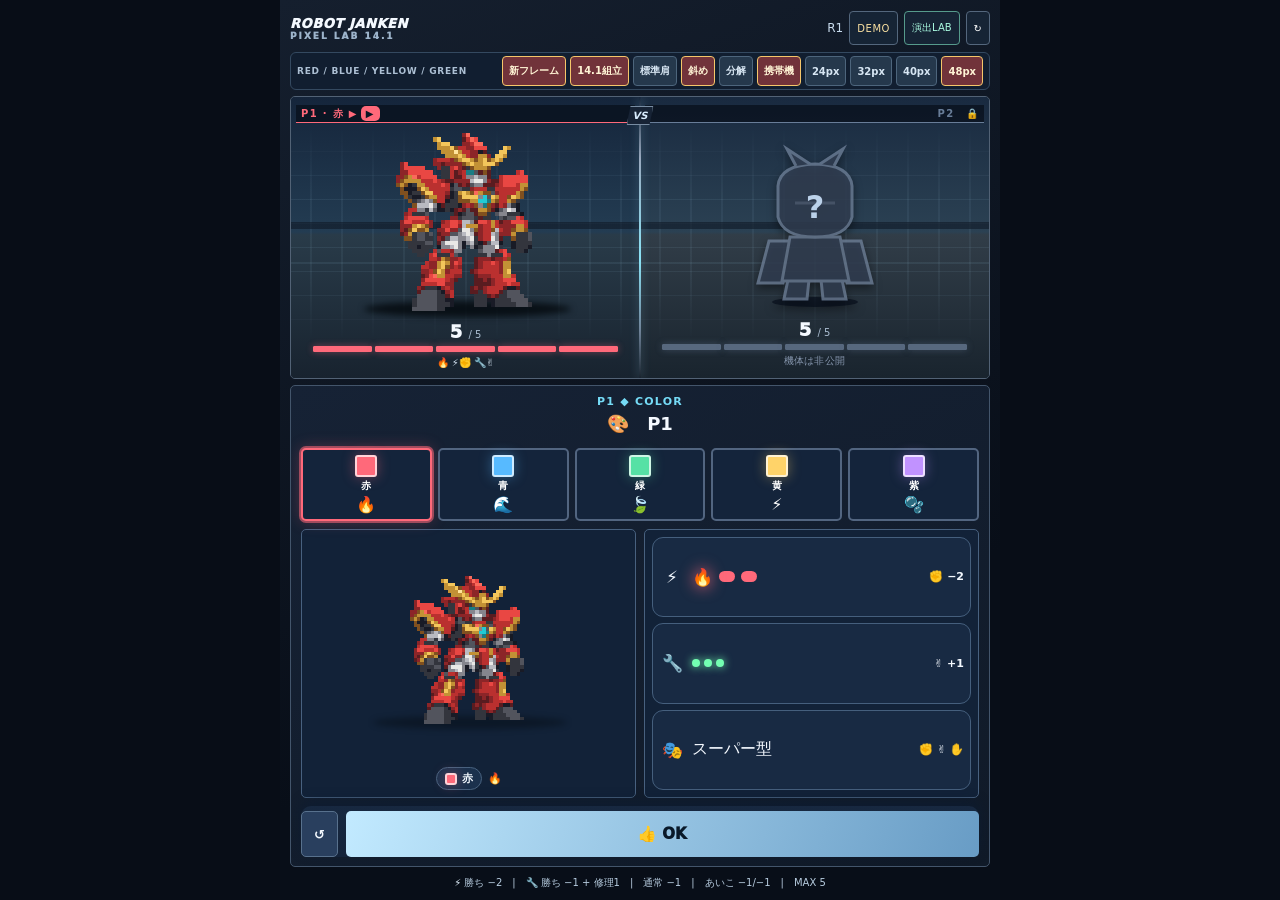
==== index.html @ c2562abb "Add files via upload Deploy PIXEL LAB 14.1" ====
<!DOCTYPE html>
<html lang="ja">
<head>
<meta charset="UTF-8">
<meta name="viewport" content="width=device-width,initial-scale=1,viewport-fit=cover,user-scalable=no">
<meta name="theme-color" content="#101d2f">
<title>LAB 05 | ROBOT JANKEN · PIXEL LAB 14.1</title>
<style>
:root{color-scheme:dark}
*{box-sizing:border-box}
html,body{height:100%}
body{margin:0;background:#08111e;font-family:system-ui,-apple-system,'Segoe UI',sans-serif;color:#f4f9ff;overflow:hidden}
button{font:inherit;cursor:pointer;touch-action:manipulation}
button:disabled{opacity:.28;cursor:default}
.game{max-width:680px;height:100dvh;padding:10px 10px calc(10px + env(safe-area-inset-bottom));margin:auto;background:
radial-gradient(ellipse at 50% -15%,#365781 0%,#13213a 52%,#0b1728 100%);
display:grid;grid-template-rows:auto auto 1fr auto;gap:8px;overflow:hidden}
.top{display:flex;align-items:center;justify-content:space-between;gap:6px}
.logo{font-size:17px;font-weight:1000;letter-spacing:.05em}
.round{font-size:12px;color:#c7daec;white-space:nowrap}
.smallbtn{border:1px solid #4c6682;background:#263750;color:#fff;padding:8px 10px;border-radius:10px;min-height:38px;font-size:12px}
.arena{display:grid;grid-template-columns:1fr 1fr;gap:8px;position:relative;isolation:isolate;min-height:0}
.bot{--accent:#53d0f5;--shade:#2f3d52;--beam:#82dfff;text-align:center;position:relative;background:linear-gradient(180deg,#18304f,#13243b);border:2px solid #39516d;border-radius:15px;padding:6px 4px 8px;min-width:0;overflow:hidden;transition:box-shadow .18s,border-color .18s}
.bot.active{border-color:var(--accent);box-shadow:0 0 22px color-mix(in srgb,var(--accent) 40%,transparent), inset 0 0 26px color-mix(in srgb,var(--accent) 12%,transparent)}
.bot.active:before{content:"";position:absolute;top:-28px;left:11%;width:78%;height:62px;background:var(--accent);opacity:.17;filter:blur(26px)}
.bot.hit{animation:shake .34s}
.bot.repair{box-shadow:0 0 22px #5aff9f, inset 0 0 28px #38ff9b33;border-color:#5aff9f}
.bot.dead .mech{opacity:.8;filter:grayscale(.5)}
.bot.pose-win{border-color:#ffe48d;box-shadow:0 0 19px #ffd96b85,inset 0 0 20px #ffe68124}
.bot.pose-win .mech{animation:celebrate .75s ease-in-out infinite alternate}
.bot.pose-lose{border-color:#9b515a;background:linear-gradient(180deg,#2d2430,#191e2d)}
.bot.pose-hit{border-color:#f38a7d;box-shadow:inset 0 0 24px #ff5a523b}
.bot.pose-charge{border-color:var(--accent)}
.bot.pose-attack{box-shadow:0 0 22px color-mix(in srgb,var(--accent) 40%,transparent)}
.bot.pose-heal .mech{animation:healing .54s ease-out}
.bot.pose-hit .mech{animation:stagger .42s ease-out}
.id{position:relative;z-index:1;font-size:12px;font-weight:900;letter-spacing:.06em;line-height:1.1}
.turn{background:var(--accent);color:#0b1423;font-size:10px;border-radius:5px;padding:2px 5px;margin-left:3px}
.mech{display:block;width:100%;max-width:160px;height:126px;margin:0 auto;overflow:visible;filter:drop-shadow(0 4px 4px #000a)}
.bot.active .mech{filter:drop-shadow(0 5px 6px #0009)}
.bot.lunge .mech{animation:lunge .32s ease}
.hpnum{font-size:20px;font-weight:1000;line-height:1}.hpnum small{font-size:10px;color:#abbdd1;font-weight:500}
.segments{display:flex;gap:3px;justify-content:center;margin:6px 4px 3px}.segments i{width:17%;max-width:22px;height:8px;border-radius:3px;background:#34445e;border:1px solid #475b76}.segments i.fill{background:var(--accent);border-color:var(--accent)}
.boticons{font-size:11px;min-height:14px;color:#d5e4f2;line-height:1.2}
.panel{background:linear-gradient(180deg,#192b45,#15253c);border:1px solid #3b5575;border-radius:16px;padding:10px 10px 9px;text-align:center;min-height:0;overflow-y:auto;overscroll-behavior:contain;scrollbar-width:thin;display:flex;flex-direction:column;justify-content:flex-start}
.eyebrow{font-size:11px;color:#75dbf6;font-weight:900;letter-spacing:.11em;line-height:1.1}.panel h2{font-size:18px;line-height:1.25;margin:5px 0 4px}.hint{color:#b8cde0;font-size:11px;line-height:1.35;margin:4px 0 8px}
.colors{display:grid;grid-template-columns:repeat(5,minmax(0,1fr));gap:6px;margin:8px 0 6px}.colorbtn{position:relative;background:#14243b;border:2px solid #526580;color:#fff;border-radius:12px;min-height:66px;padding:5px 1px;display:flex;flex-direction:column;align-items:center;justify-content:center;gap:2px}.colorbtn.pick{border-color:var(--dot);box-shadow:0 0 0 2px color-mix(in srgb,var(--dot) 55%,transparent),0 0 16px color-mix(in srgb,var(--dot) 28%,transparent)}.colorbtn.locked{opacity:.25}.colorbtn.locked:after{content:'⛔';position:absolute;top:4px;right:4px;font-size:11px}.dot{height:22px;width:22px;border-radius:50%;background:var(--dot);border:2px solid #ffffffb5;box-shadow:0 0 13px color-mix(in srgb,var(--dot) 40%,transparent)}.colorname{font-size:10px;font-weight:800}
.previewWrap{display:grid;grid-template-columns:1fr 1fr;gap:8px;align-items:stretch;margin-top:2px;min-height:0;flex:1}.previewCard,.effectCard{background:#122238;border:1px solid #48617f;border-radius:14px;padding:7px}.previewCard{display:grid;grid-template-rows:1fr auto;place-items:center;min-height:0}.previewCard .mech{height:108px;max-width:140px}.previewTag{display:flex;justify-content:center;gap:6px;align-items:center;font-size:11px;font-weight:800;margin-top:2px;flex-wrap:wrap}.previewTag .sw{display:inline-flex;align-items:center;gap:5px;background:#1b314d;border:1px solid #48627f;border-radius:999px;padding:3px 8px}.effectGrid{display:grid;gap:6px;height:100%}.effectRow{display:grid;grid-template-columns:26px 1fr auto;gap:7px;align-items:center;background:#182a43;border:1px solid #455f7d;border-radius:11px;padding:6px}.effectRow .icon{font-size:17px}.effectRow .mini{justify-self:end;white-space:nowrap;font-size:11px;font-weight:900}.effectViz{display:flex;align-items:center;justify-content:flex-start;gap:6px;min-height:22px}.bullet{height:11px;width:16px;border-radius:999px;background:var(--c)}.spark{font-size:17px;filter:drop-shadow(0 0 8px currentColor)}.repairdots{display:flex;gap:4px;align-items:center}.repairdots i{display:block;width:8px;height:8px;border-radius:50%;background:#74ffb2;box-shadow:0 0 8px #74ffb2}.confirmBar{display:flex;gap:8px;margin-top:8px}.thumbBtn{border:0;border-radius:12px;background:linear-gradient(110deg,#74efff,#55a8ff);color:#091929;min-height:46px;padding:10px 12px;font-size:15px;font-weight:950;flex:1;box-shadow:0 8px 18px #4cc8ff33}.ghostBtn{border:1px solid #58718d;border-radius:12px;background:#293f5e;color:#f5faff;min-height:46px;padding:10px 12px;font-size:13px;font-weight:800}
.slots{display:grid;grid-template-columns:repeat(3,1fr);gap:7px;margin:8px 0 8px}.slot{height:62px;background:#102239;border:1px dashed #6180a0;border-radius:11px;display:flex;align-items:center;justify-content:center;flex-direction:column}.slot small{color:#91adc7;font-size:9px}.slot strong{font-size:25px;line-height:1.2}
.handgrid{display:grid;grid-template-columns:repeat(3,1fr);gap:7px}.handbtn{border:1px solid #56769b;border-radius:11px;background:linear-gradient(180deg,#33547f,#29415f);color:#fff;min-height:72px;font-weight:800;font-size:12px;padding:4px}.handbtn .handicon{display:block;font-size:27px;margin-bottom:1px}.skill{font-size:12px;color:#bff9dd;margin-left:3px}.actions{display:flex;gap:8px;margin-top:8px}.panel > .primary{flex:0 0 auto}
.primary{border:0;border-radius:11px;background:linear-gradient(110deg,#74efff,#55a8ff);color:#091929;min-height:44px;padding:10px 13px;font-size:14px;font-weight:950;flex:1;box-shadow:0 8px 18px #4cc8ff33}.secondary{border:1px solid #58718d;border-radius:11px;background:#293f5e;color:#f5faff;min-height:44px;padding:10px;font-size:13px;font-weight:800}
.curtain{margin:8px 0;padding:18px 7px;background:repeating-linear-gradient(135deg,#1d3553 0,#1d3553 13px,#253e5e 13px,#253e5e 26px);border:1px solid #506b8d;border-radius:14px;font-size:32px}.curtain small{font-size:11px;display:block;color:#d0e0f0;margin-top:5px}
.battlerow{display:grid;grid-template-columns:24px repeat(3,1fr);gap:6px;align-items:center;margin:6px 0}.battlerow strong{font-size:10px}.battlecell{border:1px solid #506b88;background:#0f2138;border-radius:10px;padding:6px 2px;font-size:24px;min-height:46px;display:grid;place-items:center}.battlecell.current{border:2px solid #87eefd;background:#294765;box-shadow:0 0 14px #86ebff55 inset}.battlecell.done{opacity:.62}.battlecell.skip{opacity:.19}
.readout{min-height:32px;display:flex;align-items:center;justify-content:center;font-size:14px;font-weight:800;margin-top:2px}.resultlog{margin-top:8px;border-top:1px solid #3d5878;padding-top:5px}.logline{display:flex;align-items:center;justify-content:space-between;gap:6px;border-bottom:1px solid #2e4767;padding:5px 0;font-size:11px}.logline span:nth-child(2){font-size:17px}.foot{text-align:center;color:#b7ccdf;font-size:10px;line-height:1.5;padding-top:2px}.foot b{color:#e4f4ff}.skiptext{font-size:10px;color:#f6d396;margin:4px 0 0}
.fxfield{pointer-events:none;position:absolute;inset:0;z-index:4}.flash{position:absolute;inset:0;background:radial-gradient(circle at center,color-mix(in srgb,var(--beam) 48%,white),transparent 55%);opacity:0;animation:flash .28s linear forwards}.beam{position:absolute;top:42%;left:27%;width:45%;height:11px;border-radius:22px;background:#fff;transform:scaleX(0);transform-origin:left;box-shadow:0 0 9px 5px var(--beam),0 0 30px 14px color-mix(in srgb,var(--beam) 75%,transparent);animation:beam .48s ease-out forwards}.beam.back{transform-origin:right}.beam.tie{left:40%;width:20%;transform-origin:center}.slashfx{position:absolute;top:39%;left:30%;width:40%;height:24px;transform:rotate(-13deg) scaleX(0);transform-origin:left;animation:slash .45s ease-out forwards}.slashfx:before,.slashfx:after{content:"";position:absolute;inset:0;border-top:5px solid var(--beam);border-radius:999px;filter:drop-shadow(0 0 6px var(--beam))}.slashfx:after{transform:translateY(10px);opacity:.8}.slashfx.back{transform-origin:right;transform:rotate(13deg) scaleX(0)}
.arcfx{position:absolute;top:31%;left:30%;width:40%;height:44px;border:6px solid transparent;border-top-color:var(--beam);border-right-color:var(--beam);border-radius:50%;transform:scale(.2);opacity:0;filter:drop-shadow(0 0 11px var(--beam));animation:arc .54s ease-out forwards}.arcfx.back{transform:scale(.2) rotate(180deg)}
.boltfx{position:absolute;top:33%;left:34%;width:32%;height:58px;clip-path:polygon(38% 0,58% 0,48% 27%,72% 27%,38% 100%,45% 56%,24% 56%);background:linear-gradient(180deg,#fff 0,var(--beam) 35%,#fff 100%);transform:scale(.15) rotate(-6deg);opacity:0;filter:drop-shadow(0 0 10px var(--beam)) drop-shadow(0 0 18px var(--beam));animation:bolt .45s ease-out forwards}.boltfx.back{transform:scale(.15) rotate(6deg)}
.orbfx{position:absolute;top:37%;width:22px;height:22px;border-radius:50%;background:radial-gradient(circle at 35% 35%,#fff 0,var(--beam) 55%,#0000 70%);box-shadow:0 0 12px 8px color-mix(in srgb,var(--beam) 60%,transparent);animation:orb .58s ease-out forwards}.orbfx.right{left:24%}.orbfx.left{right:24%}
.starburst{position:absolute;top:29%;font-size:48px;opacity:0;animation:burst .46s ease-out forwards;filter:drop-shadow(0 0 10px #ffd27a)}.starburst.left{left:5%}.starburst.right{right:5%}
.blast{position:absolute;top:31%;font-size:34px;animation:pop .45s ease-out forwards;filter:drop-shadow(0 0 9px #ffba62)}.blast.left{left:8%}.blast.right{right:8%}
.repairfx{position:absolute;top:46%;font-size:24px;font-weight:900;color:#76ffc0;text-shadow:0 0 13px #36ff93;animation:rise .58s ease-out forwards}.repairfx.left{left:10%}.repairfx.right{right:10%}
.damagefx{position:absolute;top:47%;font-size:23px;font-weight:900;color:#ffaaa2;text-shadow:0 0 12px #f85852;animation:rise .56s ease-out forwards}.damagefx.left{left:11%}.damagefx.right{right:11%}
@keyframes celebrate{0%{transform:translateY(0) scale(1)}100%{transform:translateY(-6px) scale(1.045)}}
@keyframes healing{0%{transform:scale(.96)}50%{transform:scale(1.09)}100%{transform:scale(1)}}
@keyframes stagger{0%{transform:translateX(0)}35%{transform:translateX(-6px)}60%{transform:translateX(4px)}100%{transform:translateX(0)}}
@keyframes shake{25%{transform:translateX(-8px) rotate(-2deg)}50%{transform:translateX(7px) rotate(2deg)}75%{transform:translateX(-5px)}}
@keyframes lunge{40%{transform:translateY(-13px) scale(1.1)}}
@keyframes flash{0%{opacity:0}35%{opacity:.45}100%{opacity:0}}
@keyframes beam{0%{transform:scaleX(0);opacity:0}20%{opacity:1}75%{transform:scaleX(1);opacity:1}100%{transform:scaleX(1);opacity:0}}
@keyframes slash{0%{transform:scaleX(0) rotate(-13deg);opacity:0}25%{opacity:1}85%{transform:scaleX(1) rotate(-13deg);opacity:1}100%{transform:scaleX(1) rotate(-13deg);opacity:0}}
@keyframes arc{0%{transform:scale(.25);opacity:0}25%{opacity:1}75%{transform:scale(1.16);opacity:1}100%{transform:scale(1.3);opacity:0}}
@keyframes bolt{0%{transform:scale(.2);opacity:0}25%{opacity:1}75%{transform:scale(1.18);opacity:1}100%{transform:scale(1.34);opacity:0}}
@keyframes orb{0%{transform:scale(.45);opacity:0}18%{opacity:1}70%{transform:translateX(var(--orb-move,0)) scale(1.35);opacity:1}100%{transform:translateX(var(--orb-move-end,0)) scale(1.9);opacity:0}}
@keyframes pop{0%{transform:scale(.2);opacity:0}30%{opacity:1}100%{transform:scale(1.7);opacity:0}}
@keyframes burst{0%{transform:scale(.2) rotate(-8deg);opacity:0}30%{opacity:1}100%{transform:scale(1.55) rotate(10deg);opacity:0}}
@keyframes rise{0%{transform:translateY(12px);opacity:0}25%{opacity:1}100%{transform:translateY(-28px);opacity:0}}
@media (max-width:560px){.game{padding:8px}.logo{font-size:16px}.previewWrap{grid-template-columns:1fr 1fr}.previewCard .mech{height:95px}.panel h2{font-size:16px}.curtain{font-size:28px;padding:15px 6px}.mech{height:118px}.colorbtn{min-height:62px}.battlecell{min-height:44px;font-size:22px}}
@media (max-height:720px){.mech{height:112px}.previewCard .mech{height:88px}.panel{padding:8px}.colors{margin:6px 0 4px}.slots{margin:6px 0}.foot{font-size:9px}}
@media(prefers-reduced-motion:reduce){.game *{animation-duration:.01ms!important;transition:none!important}}

.previewWrap{min-height:188px}
.previewCard .mech{height:clamp(95px,20vh,172px);max-width:100%}
.confirmBar{position:sticky;bottom:0;z-index:3;background:linear-gradient(180deg,#172840,#14233a);box-shadow:0 -5px 12px #0c1b31bb;border-radius:10px;padding-top:5px}
/* Mechanical standby: slight pneumatic lift, delayed servo tracking, eye glints.
   Pose-specific battle animations take precedence over the idle animation. */
.mech .idle-shell,.mech .idle-head,.mech .idle-arm-left,.mech .idle-arm-right{transform-box:view-box}
.mech .idle-shell{transform-origin:80px 141px}
.mech .idle-head{transform-origin:80px 98px}
.mech .idle-arm-left{transform-origin:42px 109px}
.mech .idle-arm-right{transform-origin:118px 109px}
.bot.pose-idle:not(.silhouette) .idle-shell,.previewCard .idle-shell{animation:mechBreathe 3.6s ease-in-out infinite}
.bot.pose-idle:not(.silhouette) .idle-head,.previewCard .idle-head{animation:headScan 6.5s ease-in-out infinite}
.bot.pose-idle:not(.silhouette) .idle-arm-left,.previewCard .idle-arm-left{animation:servoLeft 4.7s ease-in-out infinite}
.bot.pose-idle:not(.silhouette) .idle-arm-right,.previewCard .idle-arm-right{animation:servoRight 5.1s ease-in-out infinite}
.bot.pose-idle:not(.silhouette) .status-led,.previewCard .status-led{animation:indicatorGlow 3.6s ease-in-out infinite}
.bot.pose-idle:not(.silhouette) .eye-light,.previewCard .eye-light{animation:eyeBlink 7s linear infinite}
.bot.silhouette{--accent:#687d98!important;background:linear-gradient(180deg,#152136,#101a2b);border-color:#33435a}
.bot.silhouette .boticons{color:#8494ab;letter-spacing:.03em}
.bot.silhouette .segments i.fill{background:#57687e;border-color:#57687e}
.bot.silhouette .mystery-mech{filter:drop-shadow(0 4px 4px #0008)}
@keyframes mechBreathe{0%,100%{transform:translateY(0) scaleY(1)}50%{transform:translateY(-2.5px) scaleY(1.018)}}
@keyframes headScan{0%,32%,100%{transform:translate(0,0) rotate(0)}45%{transform:translate(1.3px,-.6px) rotate(1.8deg)}58%{transform:translate(-.7px,0) rotate(-1deg)}70%{transform:translate(0,0) rotate(0)}}
@keyframes servoLeft{0%,38%,100%{transform:rotate(0deg)}49%{transform:rotate(-3deg)}60%{transform:rotate(-1deg)}}
@keyframes servoRight{0%,28%,100%{transform:rotate(0deg)}40%{transform:rotate(2.6deg)}52%{transform:rotate(0deg)}}
@keyframes indicatorGlow{0%,100%{opacity:.72}50%{opacity:1;filter:drop-shadow(0 0 3px white)}}
@keyframes eyeBlink{0%,71%,76%,100%{opacity:1}72%,74%{opacity:.25}}
@media(max-height:600px){.game{gap:5px;padding:5px 7px}.mech{height:90px}.previewCard .mech{height:78px}.panel{padding:6px}.colors{margin:5px 0 3px}.colorbtn{min-height:49px}.dot{width:17px;height:17px}.slot{height:49px}.handbtn{min-height:56px}.previewWrap{min-height:168px}.foot{font-size:9px}}
@media(prefers-reduced-motion:reduce){.bot .mech *,.previewCard .mech *{animation:none!important}}

/* PIXEL LAB 14.1 — separate experimental rendering layer */
body{background:#080d17}.game{max-width:720px;background:linear-gradient(160deg,#151f2e,#080e18 70%);grid-template-rows:auto auto 1fr auto;gap:9px}
.logo{font-family:system-ui,sans-serif;font-style:italic;font-size:17px;letter-spacing:.045em;white-space:nowrap}.logo small{display:block;font-size:8px;color:#9db4cb;letter-spacing:.22em;font-style:normal}.top{min-height:36px}.smallbtn{border-radius:4px;min-height:34px;background:#162435;border-color:#54677d}.demo-btn{color:#fae0a1;font-size:10px;letter-spacing:.06em}.round{margin-left:auto}
.arena{gap:0;overflow:hidden;border:1px solid #526275;border-radius:5px;background:#182736;min-height:225px}
.bot{--stage:#35506b;isolation:isolate;display:flex;flex-direction:column;align-items:center;justify-content:flex-start;min-height:225px;padding:8px 5px 7px;border:0;border-radius:0;background:linear-gradient(180deg,#15253b 0%,#233c52 48%,#293b49 49%,#18232f 100%);overflow:hidden;box-shadow:none!important}
.bot:nth-child(2){background:linear-gradient(180deg,#192a40,#2b4153 48%,#313d48 49%,#19242e 100%)}
.bot:after{content:'';position:absolute;inset:26px 0 35px;z-index:-1;background:linear-gradient(0deg,transparent 0 36%,#83aec11e 36% 37%,transparent 37% 52%,#111b29a8 52% 55%,transparent 55%),repeating-linear-gradient(90deg,transparent 0 19px,#8cb2ca16 19px 21px,transparent 21px 31px),repeating-linear-gradient(0deg,transparent 0 23px,#a2d1eb15 23px 24px);mask-image:linear-gradient(#0000,#000 35%,#000 70%,#0000)}
.bot.active:before{display:none}.bot .id{align-self:stretch;text-align:left;font-size:10px;letter-spacing:.13em;padding:3px 5px;border-bottom:1px solid var(--accent);color:var(--accent);z-index:3;background:#080f19b8}.bot:nth-child(2) .id{text-align:right}.bot .hpnum{font-size:18px;z-index:2}.boticons{font-size:10px;z-index:2}.segments{width:90%;margin:5px 0}.segments i{border-radius:1px;height:6px;max-width:none;flex:1}.segments i.fill{box-shadow:0 0 7px color-mix(in srgb,var(--accent) 40%,transparent)}
.pixel-mech{position:relative;display:block;max-width:none;width:100%;height:clamp(145px,22vh,224px);flex:none;filter:none!important;margin:2px 0 0;overflow:visible}.pixel-motion{position:absolute;inset:0;transform-origin:50% 91%}.pixel-frame{position:absolute;inset:0;display:block;width:100%;height:100%;object-fit:contain;image-rendering:pixelated;user-select:none;pointer-events:none}.flip .pixel-frame{transform:scaleX(-1)}.ground-shadow{position:absolute;bottom:3%;left:20%;width:61%;height:8%;border-radius:50%;background:#02070bc4;filter:blur(3px)}.idle-alt{animation:alt .9s steps(1,end) infinite;opacity:0}.p-idle .pixel-motion{animation:idleMove 1.8s steps(2,end) infinite}.p-charge .pixel-motion{animation:prep .22s ease-out both}.p-charge.flip .pixel-motion{--dir:-1}.p-attack .pixel-motion{animation:punch .5s linear both}.pixel-mech{--dir:1}.pixel-mech.flip{--dir:-1}.p-hit .pixel-motion{animation:recoil .43s linear both}.p-heal .pixel-motion{animation:healLight .7s ease-out both}.p-win .pixel-motion{animation:idleMove 1.2s steps(2,end) infinite}.p-lose .pixel-motion{filter:saturate(.3) brightness(.65);transform:translateY(8px) rotate(calc(var(--dir) * -9deg))}.bot.lunge .mech,.bot.pose-hit .mech,.bot.pose-win .mech,.bot.pose-heal .mech,.bot.hit{animation:none}.smoke-pixel{position:absolute;left:40%;top:34%;width:6px;height:6px;background:#c5c9d0aa;box-shadow:7px -10px #b5bdc788,15px -20px #b5bdc744;animation:smoke 1s steps(5,end) infinite}
@keyframes alt{0%,100%{opacity:0}50%{opacity:1}}@keyframes idleMove{50%{translate:0 -2px}}@keyframes prep{from{transform:translateX(0)}to{transform:translateX(calc(var(--dir) * -7px)) scaleY(.97)}}@keyframes punch{0%{transform:translateX(calc(var(--dir)*-8px))}19%{transform:translateX(calc(var(--dir)*16px)) scale(1.04)}22%,40%{transform:translateX(calc(var(--dir)*18px)) scale(1.04)}100%{transform:translateX(0)}}@keyframes recoil{0%,19%{transform:translateX(0)}25%,43%{transform:translateX(calc(var(--dir)*-10px)) rotate(calc(var(--dir)*-7deg));filter:brightness(1.8)}65%{transform:translateX(calc(var(--dir)*-4px))}100%{transform:translateX(0);filter:brightness(1)}}@keyframes healLight{25%{filter:drop-shadow(0 0 8px #77ffa0) brightness(1.35)}}@keyframes smoke{100%{transform:translate(12px,-23px);opacity:0}}
.splitline{position:absolute;z-index:3;top:0;bottom:0;left:50%;width:2px;transform:translateX(-50%);background:linear-gradient(transparent,#9aaabf 22%,#8be3f6 58%,#708399 83%,transparent);box-shadow:0 0 8px #9cd6f566;pointer-events:none}.splitline i{position:absolute;top:9px;left:50%;transform:translateX(-50%);font:900 italic 10px system-ui;color:#d9edff;background:#172335;border:1px solid #788ca2;padding:3px 5px;clip-path:polygon(15% 0,100% 0,85% 100%,0 100%)}.phase-blast .splitline{opacity:.38}
.previewCard .pixel-mech{height:clamp(100px,19vh,165px)}.previewCard .ground-shadow{opacity:.5}.previewCard,.effectCard,.panel,.colorbtn,.slot,.handbtn,.battlecell,.primary,.secondary,.thumbBtn,.ghostBtn{border-radius:5px}.panel{background:linear-gradient(155deg,#162235,#101a28);border-color:#43556b}.primary,.thumbBtn{background:linear-gradient(110deg,#c2eaff,#689cc5);box-shadow:none}.handbtn{background:linear-gradient(#2f4560,#18273c)}.colorbtn{min-height:56px}.dot{border-radius:3px}.silhouette .mech{height:clamp(145px,22vh,224px);max-width:160px}.foot{font-size:10px}
.fxfield{z-index:5;overflow:hidden}.strike{position:absolute;top:48%;left:26%;width:48%;height:12px;transform-origin:left;animation:travel .5s linear both;--angle:0deg}.strike.to-left{transform-origin:right;--angle:180deg}.strike i{position:absolute;inset:0;background:linear-gradient(90deg,transparent,var(--fx),white 91%);clip-path:polygon(0 42%,85% 0,100% 50%,85% 100%,0 58%);filter:drop-shadow(0 0 7px var(--fx));transform:rotate(var(--angle))}.strike b{position:absolute;inset:-12px 0;clip-path:polygon(0 48%,70% 9%,100% 50%,70% 91%,0 52%,67% 70%,90% 50%,67% 30%);background:var(--fx);opacity:.7;transform:rotate(var(--angle))}.strike.slash{height:25px}.strike.beam{height:7px}.strike.orb i{width:25px;height:25px;border-radius:50%;clip-path:none;left:72%;background:radial-gradient(white,var(--fx),transparent);box-shadow:0 0 15px var(--fx)}.strike.orb.to-left i{left:15%}.strike.bolt{height:30px}.impact{position:absolute;top:48%;width:0;height:0;animation:impactFade .5s linear both}.at-left{left:26%}.at-right{left:74%}.impact-core{position:absolute;width:52px;height:52px;left:-26px;top:-26px;background:radial-gradient(#fff 0 12%,#ffe4a0 25%,#ff9d48 42%,transparent 69%);animation:core .5s ease-out both}.impact-ring{position:absolute;border:2px solid #ffd48d;border-radius:50%;width:50px;height:50px;left:-25px;top:-25px;animation:ring .5s ease-out both}.impact b{position:absolute;transform:rotate(var(--ang));transform-origin:left center;width:var(--len);height:2px;background:linear-gradient(90deg,white,#ffd076,#f87d3b,transparent);animation:sparks .5s ease-out both;animation-delay:var(--delay)}.clash{position:absolute;left:43%;top:38%;width:14%;height:20%;background:radial-gradient(white,#b2e7ff 15%,transparent 70%);animation:core .5s both}@keyframes travel{0%{scale:.08 1;opacity:0}15%{opacity:1}22%,43%{scale:1 1;opacity:1}100%{scale:1 1;opacity:0}}@keyframes impactFade{0%,17%{opacity:0}22%,40%{opacity:1}100%{opacity:0}}@keyframes core{0%,17%{scale:.1}22%,40%{scale:1.2}100%{scale:2;opacity:0}}@keyframes ring{0%,18%{scale:.1;opacity:0}25%{opacity:1}100%{scale:2.6;opacity:0}}@keyframes sparks{0%,18%{translate:0 0;scale:.1}24%{scale:1}100%{scale:1.5;opacity:0}}
@media(max-height:700px){.arena,.bot{min-height:190px}.pixel-mech,.silhouette .mech{height:128px}.previewCard .pixel-mech{height:95px}.game{gap:6px}.previewWrap{min-height:150px}}
@media(max-height:590px){.arena,.bot{min-height:150px}.pixel-mech,.silhouette .mech{height:98px}.previewCard .pixel-mech{height:75px}.previewWrap{min-height:128px}.bot{padding:3px}.game{gap:4px}.foot{font-size:8px}}
@media(prefers-reduced-motion:reduce){.game *{animation-duration:.01ms!important;transition:none!important}}


.game{grid-template-rows:auto auto auto 1fr auto;gap:6px}
.resbar{display:flex;align-items:center;gap:5px;justify-content:center;padding:3px 6px;background:#111e30;border:1px solid #344960;border-radius:6px}
.resbar span{font-size:10px;color:#adc0d4;letter-spacing:.08em;font-weight:800;margin-right:auto}
.resbar button{min-height:29px;padding:3px 11px;background:#25384c;border:1px solid #4d657c;color:#d7e6f3;font-weight:800;font-size:12px;border-radius:4px}
.resbar button[aria-pressed="true"]{color:#fff4d5;background:#71333a;border-color:#f5c66a}
.pixel-frame{image-rendering:pixelated;object-fit:contain}
.resbar button{padding:3px 8px}.resbar span{font-size:9px}.resbar button[hidden]{display:none}.resbar button{min-height:34px}.resbar{flex-wrap:wrap}.angle-part{image-rendering:pixelated}.resbar{gap:4px}.resbar button{padding:4px 6px;font-size:10px;min-height:30px}.resbar{flex-wrap:wrap;justify-content:center}.resbar button{min-height:30px;padding:4px 6px}.rig-layer{image-rendering:pixelated}
.lab-controls{display:grid;grid-template-columns:repeat(3,minmax(0,1fr));gap:6px;margin:8px 0}.lab-controls button,.lab-hp button{border:1px solid #657c93;background:#253e59;color:#fff;border-radius:6px;min-height:44px;font-size:12px;font-weight:800;padding:4px}.lab-hp{display:flex;align-items:center;gap:5px;justify-content:center}.lab-hp button{flex:1;min-height:36px}.lab-hp button[aria-pressed=true]{background:#d4a94b;color:#172131;border-color:#ffe09b}.lab-btn{color:#aafbe1;border-color:#569b8c}.top .logo{font-size:13px}.top .logo small{font-size:9px}.top .smallbtn{padding:6px 7px;font-size:10px}.lab-hp span{font-size:10px;white-space:nowrap}.red-rig.hp-0 .pixel-motion{filter:saturate(.05) brightness(.48)}.armor-scratch{position:absolute;left:53%;top:44%;width:9%;height:10%;background:linear-gradient(118deg,transparent 38%,#201b23 39% 51%,#ffc5a2 52% 58%,transparent 59%);clip-path:polygon(0 15%,65% 0,44% 55%,95% 92%,52% 100%,17% 61%);pointer-events:none}.flip .armor-scratch{left:38%;transform:scaleX(-1)}.red-rig.p-attack.hand-2 .pixel-motion{animation:beamRecoil .5s linear both}.red-rig.p-attack.hand-1 .pixel-motion{animation:slashStep .5s ease-out both}@keyframes beamRecoil{0%{transform:scale(1)}19%,43%{transform:translateX(calc(var(--dir)*-4px));filter:drop-shadow(0 0 6px #ffcf6e)}100%{transform:none}}@keyframes slashStep{0%{transform:translateX(calc(var(--dir)*-5px))}20%,42%{transform:translateX(calc(var(--dir)*8px))}100%{transform:none}}
.lab10-punch{position:absolute;top:47%;width:0;height:0;--sign:1;animation:punchTrail .5s linear both}.lab10-punch.to-left{--sign:-1}.lab10-punch i,.lab10-punch b,.lab10-punch em{position:absolute;left:-28px;top:-10px;width:56px;height:20px;transform:scaleX(var(--sign));clip-path:polygon(0 44%,80% 0,100% 50%,80% 100%,0 56%);background:linear-gradient(90deg,transparent,#ff8542,#fff1a3)}.lab10-punch b{top:-21px;height:7px;width:44px;opacity:.65}.lab10-punch em{top:15px;height:6px;width:40px;opacity:.5}@keyframes punchTrail{0%{translate:0 0;opacity:0}12%{opacity:1}23%,40%{translate:calc(var(--sign)*min(46vw, 310px)) 0;opacity:1}100%{translate:calc(var(--sign)*min(46vw, 310px)) 0;opacity:0}}
.lab10-slash{position:absolute;top:23%;left:22%;width:25%;height:50%;filter:drop-shadow(0 0 8px #ff9343);animation:slashTravel .5s linear both;--shift:min(48vw, 324px)}.lab10-slash.to-left{left:53%;--shift:calc(-1 * min(48vw, 324px))}.lab10-slash svg{width:100%;height:100%}.lab10-slash.to-left svg{transform:scaleX(-1)}@keyframes slashTravel{0%{translate:0 0;scale:.4;opacity:0}12%{opacity:1}23%,40%{translate:var(--shift) 0;scale:1;opacity:1}100%{translate:var(--shift) 0;scale:1.15;opacity:0}}
.lab10-beam{position:absolute;left:26%;width:48%;top:48%;height:12px;transform-origin:left;animation:travel .5s linear both}.lab10-beam.to-left{transform-origin:right}.lab10-beam i{position:absolute;inset:-6px 0;background:#ff6b27;border-radius:100%;filter:blur(5px)}.lab10-beam b{position:absolute;inset:0;background:#ffbf4b;box-shadow:0 0 12px #ff9a32;border-radius:15px}.lab10-beam em{position:absolute;inset:3px 0;background:#fff8d1;border-radius:15px}
.repair-burst,.armor-debris{position:absolute;top:48%;width:0;height:0}.repair-burst{animation:repairFade .76s linear both}.repair-burst b{position:absolute;color:#b3ffce;font:bold var(--size)/1 system-ui;text-shadow:0 0 5px #1dff78,0 0 14px #36ff90;left:var(--x);top:var(--y);animation:repairRise .55s ease-out both;animation-delay:var(--delay)}.repair-aura{position:absolute;width:104px;height:104px;left:-52px;top:-52px;border-radius:50%;background:radial-gradient(transparent 20%,#49ffa345 45%,transparent 72%)}.repair-burst strong{position:absolute;white-space:nowrap;top:-57px;left:-28px;color:#a6ffb7;font-size:16px;text-shadow:0 0 10px #2bff79}@keyframes repairRise{0%{translate:0 15px;opacity:0}25%{opacity:1}100%{translate:0 -28px;opacity:0}}@keyframes repairFade{0%,75%{opacity:1}100%{opacity:0}}
.armor-debris i{position:absolute;width:7px;height:5px;background:#c94a39;outline:1px solid #593134;box-shadow:1px 1px #e9b351;animation:fragment .6s ease-out both;animation-delay:var(--delay)}@keyframes fragment{0%{opacity:1;transform:translate(0,0)}65%{opacity:1}100%{opacity:0;transform:translate(var(--dx),var(--dy)) rotate(var(--rot))}}
@media(prefers-reduced-motion:reduce){.lab10-punch,.lab10-slash,.lab10-beam,.repair-burst,.repair-burst b,.armor-debris i{animation-duration:.01ms!important;animation-delay:0ms!important}}

/* LAB 10.1: charge and beam origin track the chest sprite. */
.red-core-pose.p-attack .pixel-motion{animation:beamRecoil .5s linear both}
.red-core-pose.p-charge .pixel-motion{animation:coreChargePose .22s ease-out both}
@keyframes coreChargePose{from{transform:translateX(0)}to{transform:translateX(calc(var(--dir)*-2px))}}
.core-beam-axis{position:absolute;left:0;top:0;height:0;width:0;transform-origin:0 0;visibility:hidden;pointer-events:none}
.core-beam-axis .lab10-beam{left:0;top:-6px;width:100%;height:12px;transform-origin:left center;animation:travel .5s linear both}
.core-muzzle{position:absolute;width:22px;height:22px;translate:-50% -50%;visibility:hidden;pointer-events:none;border-radius:50%;background:radial-gradient(circle,#fffde3 0 16%,#fff5a0 22%,#ffc152 37%,#ff7d2855 59%,transparent 72%);filter:drop-shadow(0 0 5px #ffae40)}
.core-muzzle.charging{animation:coreWindup .22s ease-out both}.core-muzzle.firing{animation:coreFire .5s linear both}
@keyframes coreWindup{0%{opacity:.12;scale:.35}100%{opacity:1;scale:1.1}}
@keyframes coreFire{0%{opacity:.8;scale:.9}15%,43%{opacity:1;scale:1.15}100%{opacity:0;scale:.5}}
@media(prefers-reduced-motion:reduce){.core-muzzle,.core-beam-axis .lab10-beam{animation-duration:.01ms!important}}


.blue-rig.p-attack.hand-2 .pixel-motion{animation:beamRecoil .5s linear both}.blue-rig.p-attack.hand-1 .pixel-motion{animation:slashStep .5s linear both}.blue-fx .lab10-beam i{background:#218cff}.blue-fx .lab10-beam b{background:#43d9ff;box-shadow:0 0 12px #38caff}.blue-fx .lab10-beam em{background:#edffff}.core-muzzle.blue-fx{background:radial-gradient(circle,#fff 0 16%,#b8faff 22%,#2de4ff 37%,#298eff55 59%,transparent 72%);filter:drop-shadow(0 0 5px #53eaff)}.lab10-punch.blue-fx i,.lab10-punch.blue-fx b,.lab10-punch.blue-fx em{background:linear-gradient(90deg,transparent,#399aff,#e3ffff)}.blue-slash{position:absolute;left:34%;top:25%;width:32%;height:50%;animation:slash .45s ease-out both;filter:drop-shadow(0 0 8px #29cdff)}.blue-slash.to-left{scale:-1 1}.blue-slash svg{width:100%;height:100%}.bot:has(.blue-rig) .armor-debris i{background:#51a9ff}
.custom-panel{background:#101e30;border:1px solid #4b6178;border-radius:10px;padding:8px;margin:6px 0;text-align:left}.custom-title{font-size:12px;font-weight:800;margin-bottom:6px;color:#dde9f5}.custom-title small{float:right;font-size:9px;color:#a5bacc}.custom-grid{display:grid;grid-template-columns:repeat(4,minmax(0,1fr));gap:4px}.custom-panel button{min-height:40px;border:1px solid #566d84;background:#263a52;color:#e3edf6;border-radius:6px;font-size:11px;font-weight:700;padding:3px}.custom-grid button span{display:block;color:#b5cadc;font-size:10px}.custom-grid button[aria-pressed=true]{background:#355f83;border-color:#80d4fd}.custom-grid button[aria-pressed=true] span{color:#fff}.custom-actions{display:flex;gap:6px;margin-top:5px}.custom-actions button{flex:1;min-height:32px}.phase-lab .bot .id{font-size:12px}
.unit-pick,.power-pick{margin:5px 0}.power-pick button[aria-pressed=true]:last-child{background:#ffd569;border-color:#fff0b6;color:#211701}.yellow-rig.hp-0 .pixel-motion{filter:saturate(.05) brightness(.48)}.yellow-rig.p-attack.hand-2 .pixel-motion{animation:beamRecoil .5s linear both}.yellow-rig.p-attack.hand-1 .pixel-motion{animation:slashStep .5s ease-out both}.yellow-fx .lab10-beam i{background:#e2a600}.yellow-fx .lab10-beam b{background:#ffe346;box-shadow:0 0 14px #ffe47c}.yellow-fx .lab10-beam em{background:#fffde2}.core-muzzle.yellow-fx{background:radial-gradient(circle,#fff 0 16%,#fff8a9 22%,#ffce36 37%,#ffc22555 59%,transparent 72%)}.yellow-fx.blue-slash{filter:drop-shadow(0 0 9px #ffd848)}
.power-actor .pixel-motion{filter:drop-shadow(0 0 6px #ffdf7a) drop-shadow(0 0 12px #ffb245)}.power-stage .power-impact .impact{animation-duration:.72s}.power-impact .impact-core{width:80px;height:80px;left:-40px;top:-40px;animation-duration:.72s}.power-impact .impact-ring{width:72px;height:72px;left:-36px;top:-36px;animation-duration:.72s}.power-impact .impact b{height:3px;animation-duration:.72s}.power-ring{position:absolute;left:-45px;top:-45px;width:90px;height:90px;border:3px solid #fff3b1;border-radius:50%;animation:ring .72s ease-out both;animation-delay:60ms}.power-label{position:absolute;top:7%;left:50%;transform:translateX(-50%);font-size:12px;font-weight:1000;letter-spacing:.15em;color:#ffe39b;text-shadow:0 1px 3px #000,0 0 8px #ef9c27;animation:powerText .72s both}.power-stage .lab10-beam,.power-stage .lab10-punch,.power-stage .blue-slash,.power-stage .lab10-slash,.power-stage .strike{animation-duration:.72s}.power-stage .lab10-beam{filter:drop-shadow(0 0 8px #fff0b2)}.power-stage .lab10-beam b{height:16px}.power-stage .blue-slash,.power-stage .lab10-slash{filter:drop-shadow(0 0 12px #ffe27f)}.power-stage .p-attack .pixel-motion{animation-duration:.72s}.power-stage .p-hit .pixel-motion{animation-duration:.65s}.dash-ghost{position:absolute;pointer-events:none;filter:brightness(1.3) saturate(.8) drop-shadow(0 0 5px #ffdd53);z-index:2}.dash-ghost .pixel-frame{object-fit:contain}.dash-streak{position:absolute;height:3px;transform:scaleX(var(--d));background:linear-gradient(90deg,transparent,#e2bd48,#fff8ca);box-shadow:0 -9px 0 #ffe39b55,0 11px 0 #ffd65977,0 0 10px #ffc649;animation:dashStreak .5s both}.power-stage .dash-streak{height:5px;animation-duration:.72s;box-shadow:0 -12px 1px #ffe39b99,0 13px 1px #ffd65999,0 0 17px #ffc649}.dash-impact{animation-timing-function:linear}.dash-field .impact{animation-name:dashImpact}.power-stage .dash-field .impact{animation-name:dashPowerImpact}.dash-field .impact-core,.dash-field .impact-ring,.dash-field .impact b{animation-delay:20ms}.power-stage .dash-field .impact-core,.power-stage .dash-field .impact-ring,.power-stage .dash-field .impact b{animation-delay:55ms}@keyframes dashImpact{0%,20%{opacity:0}22%,40%{opacity:1}100%{opacity:0}}@keyframes dashPowerImpact{0%,24%{opacity:0}26%,53%{opacity:1}100%{opacity:0}}@keyframes dashStreak{0%{opacity:0;scale:.1 1}18%{opacity:1;scale:1 1}55%,100%{opacity:0;scale:1 1}}@keyframes powerText{0%{opacity:0}15%,65%{opacity:1}100%{opacity:0}}
@media(prefers-reduced-motion:reduce){.dash-streak,.dash-ghost,.power-label,.power-ring{animation:none!important}.dash-streak,.dash-ghost{display:none}.power-label{opacity:1}.power-actor .pixel-motion{filter:drop-shadow(0 0 4px #ffdf7a)}}

.green-rig.hp-0 .pixel-motion{filter:saturate(.05) brightness(.48)}.green-rig.p-attack .pixel-motion{animation:none}.green-rig .green-weapon{z-index:2;pointer-events:none}.tie-panel{margin:8px 0;padding:8px;border:1px solid #547453;background:#142820;border-radius:8px}.tie-status{font-size:12px;color:#baf4ac;margin:5px 0}.tie-panel button{font-size:12px}.green-shot{position:absolute;height:0;transform-origin:0 0;pointer-events:none;z-index:5}.g-muzzle{position:absolute;left:-8px;top:-9px;width:18px;height:18px;background:#fff9be;clip-path:polygon(50% 0,65% 33%,100% 30%,77% 56%,100% 90%,56% 73%,30% 100%,34% 66%,0 50%,33% 38%);filter:drop-shadow(0 0 5px #ffa13b);animation:g-flash .19s var(--fire-delay) both}.g-round{position:absolute;left:0;top:-2px;width:23px;height:4px;background:linear-gradient(90deg,transparent,#ffaf48,#ffffe1);animation:g-travel .24s var(--delay) both}.green-shot.heavy .g-round{height:6px;width:35px}.green-shot.missile .g-round{width:30px;height:6px;top:-3px;border-radius:4px;background:linear-gradient(90deg,transparent,#bbc3c9,#f8f0c2,#fa7a2f);box-shadow:-12px 0 7px #9ba3a9;animation:g-arc .32s var(--delay) both}.green-shot.sniper .g-round{width:60px;height:2px;top:-1px;background:linear-gradient(90deg,transparent,#9af1a7,#fff);animation:g-travel .14s var(--delay) both}.g-scope{position:absolute;width:100%;height:1px;background:#a3fc80;opacity:.6;animation:g-flash .3s var(--fire-delay) both}.tie-special{position:absolute;left:50%;top:10%;transform:translateX(-50%);white-space:nowrap;background:#152b22;color:#cdffac;padding:6px 12px;border:1px solid #91d969;border-radius:5px;font-weight:bold;animation:g-extra .6s .39s both}.g-extra-hit{position:absolute;z-index:7;animation:g-extra .5s .67s both}.g-extra-hit i{position:absolute;width:52px;height:52px;left:-26px;top:-26px;border:3px solid #ffdf7a;border-radius:50%;box-shadow:0 0 15px #ff9f36}.g-extra-hit b{position:absolute;top:-42px;left:-10px;font-size:19px;color:#ffdb76;text-shadow:0 1px 3px black}.green-shot.heavy .g-muzzle{width:28px;height:28px;left:-14px;top:-14px}
@keyframes g-flash{0%,100%{opacity:0}15%,60%{opacity:1}}@keyframes g-travel{0%{opacity:0;transform:translateX(0)}15%{opacity:1}85%{opacity:1}100%{opacity:0;transform:translateX(var(--length))}}@keyframes g-arc{0%{opacity:0;transform:translate(0,0)}18%{opacity:1}50%{transform:translate(calc(var(--length)*.5),var(--arc));opacity:1}100%{opacity:0;transform:translate(var(--length),0)}}@keyframes g-extra{0%{opacity:0}15%,75%{opacity:1}100%{opacity:0}}@media(prefers-reduced-motion:reduce){.g-round,.g-muzzle,.g-scope,.tie-special,.g-extra-hit{animation:none!important}.g-round{display:none}.tie-special,.g-extra-hit{opacity:1}}

/* Stance rhythm: planted feet; no common breathing bob. */
.red-rig.p-idle .pixel-motion,.blue-rig.p-idle .pixel-motion,.yellow-rig.p-idle .pixel-motion,.green-rig.p-idle .pixel-motion{animation:none;translate:none}
.red-rig.p-idle [data-slot="9"]{animation:red-power 4.8s steps(1,end) infinite}
.blue-rig.p-idle [data-slot="9"]{animation:blue-scan 3.6s steps(1,end) infinite}
.yellow-rig.p-idle [data-slot="11"],.yellow-rig.p-idle [data-slot="8"]{animation:yellow-ready 1.3s steps(1,end) infinite}
.green-rig.p-idle [data-slot="9"]{animation:green-scan 3.4s steps(1,end) infinite}
.green-rig.p-idle .green-weapon,.green-rig.p-idle [data-slot="12"],.green-rig.p-idle [data-slot="5"]{animation:green-servo 4.8s steps(1,end) infinite}
@keyframes red-power{0%,94%,100%{filter:none}95%,98%{filter:brightness(1.12)}}
@keyframes blue-scan{0%,91%,100%{filter:none}92%,96%{filter:brightness(1.18)}}
@keyframes yellow-ready{0%,100%{translate:0 0}50%{translate:0 -1px}}
@keyframes green-scan{0%,87%,100%{filter:none}88%,94%{filter:brightness(1.32)}}
@keyframes green-servo{0%,86%,100%{translate:0 0}87%,92%{translate:0 -1px}}
.ally-followup{position:absolute;width:0;height:0;z-index:8;pointer-events:none}.ally-flight{position:absolute;width:var(--size);height:var(--size);left:calc(var(--size)/-2);top:calc(var(--size)/-2);animation:ally-ram 610ms 390ms cubic-bezier(.42,.03,.75,.55) both}.ally-flight img{width:100%;height:100%;object-fit:contain;image-rendering:pixelated;filter:drop-shadow(0 0 3px #c3e99c)}.ally-thrust{position:absolute;top:62%;left:calc(50% - var(--dir)*42%);width:55%;height:8%;background:linear-gradient(90deg,transparent,#ffca68,#fff);transform:translateX(-50%) scaleX(var(--dir));filter:blur(2px);z-index:-1}.ally-explosion{position:absolute;left:0;top:0;animation:ally-burst 500ms 1000ms ease-out both}.ally-explosion i,.ally-explosion em{position:absolute;border-radius:50%;width:112px;height:112px;left:-56px;top:-56px;background:radial-gradient(circle,#fff 0 13%,#fff2a4 23%,#ff9c27 42%,#e44518b0 58%,#572e1f55 69%,transparent 72%);box-shadow:0 0 22px #ff923799}.ally-explosion em{width:144px;height:144px;left:-72px;top:-72px;background:none;border:3px solid #ffe5a9;box-shadow:0 0 10px #ff9237;animation:ally-ring 500ms 1000ms ease-out both}.ally-explosion b{position:absolute;width:var(--r);height:3px;background:linear-gradient(90deg,#fff6ca,#ff9a32,transparent);transform-origin:0 50%;transform:rotate(var(--a)) translateX(22px)}.ally-explosion strong{position:absolute;top:-70px;left:-37px;width:74px;white-space:nowrap;color:#fff2a1;text-shadow:0 2px 4px #000;font-size:15px}.tie-special{animation:ally-caption 1.2s .3s both}
@keyframes ally-ram{0%{opacity:0;transform:translateX(var(--start))}1%{opacity:1}91%{opacity:1;transform:translateX(0)}99%{opacity:1;transform:translateX(0)}100%{opacity:0;transform:translateX(0)}}
@keyframes ally-burst{0%{opacity:0;transform:scale(.28)}10%{opacity:1;transform:scale(.8)}35%{opacity:1;transform:scale(1)}100%{opacity:0;transform:scale(1.3)}}@keyframes ally-ring{0%{transform:scale(.3)}100%{transform:scale(1.25)}}@keyframes ally-caption{0%,100%{opacity:0}12%,85%{opacity:1}}
@media(prefers-reduced-motion:reduce){.p-idle [data-slot],.p-idle .green-weapon{animation:none!important}.ally-flight{animation:none;opacity:0}.ally-explosion{animation:none;opacity:1;transform:scale(.7)}.ally-explosion em{animation:none}.tie-special{animation:none;opacity:1}}
</style>
</head>
<body>
<main id="rj-game" class="game" aria-label="2人対戦 ロボットじゃんけん"></main>
<script>
(()=>{
'use strict';
const root=document.getElementById('rj-game');
const COLORS=[
 {name:'赤', hex:'#ff697a', shade:'#733043', boost:0, heal:1, effect:'slash', badge:'🔥', style:'mono'},
 {name:'青', hex:'#57baff', shade:'#244e79', boost:2, heal:0, effect:'beam', badge:'🌊', style:'hero'},
 {name:'緑', hex:'#56e1a5', shade:'#296851', boost:1, heal:2, effect:'arc', badge:'🍃', style:'blade'},
 {name:'黄', hex:'#ffd369', shade:'#8f6721', boost:0, heal:2, effect:'bolt', badge:'⚡', style:'brave'},
 {name:'紫', hex:'#c192ff', shade:'#5a3780', boost:2, heal:1, effect:'orb', badge:'🫧', style:'cute'}
];
const HANDS=['✊','✌️','✋'], NAMES=['グー','チョキ','パー'];
let g,timers=[],token=0;
const clear=()=>{timers.forEach(clearTimeout);timers=[];token++};
function later(fn,ms){const cur=token;timers.push(setTimeout(()=>{if(cur===token)fn()},ms))}
function restart(){clear();labMode=false;labBusy=false;g={hp:[5,5],colors:[null,null],preview:[0,1],seq:[[],[]],phase:'color',player:0,starter:0,round:1,index:0,act:null,history:[],result:'',over:false};render()}
function infoForPlayer(i){const idx=i===-1?g.preview[g.player]:g.colors[i];return COLORS[idx??g.preview[i]??0]}
// Each chassis has its own helmet, torso, arms, legs and distinctive silhouette.
// Original SVG artwork: not copied from any existing franchise design.
function headParts(def,hp){
 const c=def.hex,d=def.shade,dead=hp===0;
 const deadEyes='<g stroke="#ff7586" stroke-width="4" stroke-linecap="round"><path d="M55 59l13 13m0-13L55 72M92 59l13 13m0-13L92 72"/></g>';
 const legs={
  mono:[`<path d="M53 135h23l-2 23-7 5H46l4-13Z" fill="${c}" stroke="${d}" stroke-width="4"/><path d="M49 153h26l1 10H43Z" fill="${d}"/>`,`<path d="M84 135h23l4 24 6 4H94l-9-6Z" fill="${c}" stroke="${d}" stroke-width="4"/><path d="M86 153h27l4 10H87Z" fill="${d}"/>`],
  hero:[`<path d="M54 133h22l-3 25-8 6H45l10-12Z" fill="${c}" stroke="${d}" stroke-width="4"/><path d="M56 143l13-3-3 17-16 4Z" fill="#e9f6ff"/>`,`<path d="M84 133h22l4 19 8 12H96l-9-6Z" fill="${c}" stroke="${d}" stroke-width="4"/><path d="M92 141l13 3 5 17-16-4Z" fill="#e9f6ff"/>`],
  blade:[`<path d="M52 135h22l-5 24-12 6H44l10-14Z" fill="${c}" stroke="${d}" stroke-width="4"/><path d="M46 161l20-6" stroke="#c9ffeb" stroke-width="3"/>`,`<path d="M86 135h22l3 16 10 14h-18l-12-8Z" fill="${c}" stroke="${d}" stroke-width="4"/><path d="M96 155l19 6" stroke="#c9ffeb" stroke-width="3"/>`],
  brave:[`<path d="M49 137h29l-4 21-6 6H40l8-12Z" fill="${c}" stroke="${d}" stroke-width="5"/><path d="M45 155h29" stroke="#fff5c9" stroke-width="4"/>`,`<path d="M82 137h29l2 15 8 12H94l-9-6Z" fill="${c}" stroke="${d}" stroke-width="5"/><path d="M89 155h29" stroke="#fff5c9" stroke-width="4"/>`],
  cute:[`<path d="M59 136h16l-2 19-7 6H55l4-11Z" fill="${c}" stroke="${d}" stroke-width="3"/><path d="M52 158h22v6H50Z" fill="#f7e5ff" stroke="${d}" stroke-width="2"/>`,`<path d="M85 136h16l1 14 6 11H95l-9-6Z" fill="${c}" stroke="${d}" stroke-width="3"/><path d="M87 158h22v6H86Z" fill="#f7e5ff" stroke="${d}" stroke-width="2"/>`]
 };
 const sharedLegs=legs[def.style]||legs.mono;
 if(def.style==='mono')return {
  head:`<path d="M33 51q1-21 23-23h48q25 3 25 26v26q-2 17-19 19H50q-18-2-18-19Z" fill="${c}" stroke="${d}" stroke-width="5"/><path d="M39 38l-14 11-5 19 13-3M121 38l14 11 5 19-13-3" fill="${d}" stroke="${d}" stroke-width="3"/><path d="M45 39h70" stroke="#ffdce2" stroke-opacity=".7" stroke-width="4"/>`,
  eyes:dead?`<path d="M63 65l34 0M80 51v28" stroke="#ff7586" stroke-width="5"/>`:`<rect x="47" y="52" width="66" height="28" rx="14" fill="#0a192b" stroke="${d}" stroke-width="3"/><circle class="eye-light" cx="80" cy="66" r="13" fill="#ffe4ec"/><circle class="eye-light" cx="80" cy="66" r="8" fill="#ff526d"/><circle cx="77" cy="63" r="3" fill="white"/>`,
  top:`<path d="M80 30V15" stroke="${d}" stroke-width="6"/><circle class="status-led" cx="80" cy="13" r="7" fill="#ffc6d2" stroke="${d}" stroke-width="3"/>`,
  shoulders:`<path d="M25 101l-8 17 5 20 28-3 8-28-12-9Z" fill="${c}" stroke="${d}" stroke-width="4"/><path d="M135 101l8 17-5 20-28-3-8-28 12-9Z" fill="${c}" stroke="${d}" stroke-width="4"/><path d="M25 117h22m66 0h22" stroke="#ffe6ea" stroke-width="3" opacity=".7"/>`,
  body:`<path d="M49 99h62l9 42-18 8H58l-18-8Z" fill="${c}" stroke="${d}" stroke-width="5"/><path d="M57 105h46l-5 36H62Z" fill="${d}" opacity=".45"/>`,
  chest:`<circle cx="80" cy="123" r="15" fill="#142539" stroke="#ffb4c5" stroke-width="3"/><circle class="status-led" cx="80" cy="123" r="8" fill="#ffe0e9"/><path d="M52 141h17m22 0h17" stroke="#ffdce4" stroke-width="3"/>`,
  arms:[`<path d="M28 104h22l-4 43H23l-4-15Z" fill="${c}" stroke="${d}" stroke-width="4"/><path d="M22 134h24v13H22Z" fill="${d}"/>`,`<path d="M110 104h22l9 28-4 15h-23Z" fill="${c}" stroke="${d}" stroke-width="4"/><path d="M114 134h24v13h-24Z" fill="${d}"/>`],legs:sharedLegs};
 if(def.style==='hero')return {
  head:`<path d="M43 43l15-13h44l15 13-1 39-17 16H61L44 82Z" fill="#edf7ff" stroke="${d}" stroke-width="5"/><path d="M44 49l-9-12 13-7 17 6h30l17-6 13 7-9 12-13-5H57Z" fill="${c}" stroke="${d}" stroke-width="4"/><path d="M57 77h46l-9 17H66Z" fill="#c9e4f8" stroke="${d}" stroke-width="3"/><path d="M70 79h20l-3 10H73Z" fill="${d}"/>`,
  eyes:dead?deadEyes:`<path class="eye-light" d="M48 60l26 4-7 10-17-5ZM112 60l-26 4 7 10 17-5Z" fill="#6cfff2" stroke="#218aa5" stroke-width="2"/><path d="M68 76h24" stroke="${d}" stroke-width="3"/>`,
  top:`<path d="M80 43L65 17 48 7l12 29-29-11 14 17 27 5 8 11 8-11 27-5 14-17-29 11 12-29-17 10Z" fill="#f8df8b" stroke="${d}" stroke-width="3" stroke-linejoin="round"/><path d="M75 27h10l-5 23Z" fill="${c}"/><path d="M35 49l-13 11 13 4M125 49l13 11-13 4" fill="${c}" stroke="${d}" stroke-width="3"/>`,
  shoulders:`<path d="M19 111l24-19 16 6-10 28-25 5-11-10Z" fill="#eaf6ff" stroke="${d}" stroke-width="4"/><path d="M141 111l-24-19-16 6 10 28 25 5 11-10Z" fill="#eaf6ff" stroke="${d}" stroke-width="4"/><path d="M19 116l27-15-5 22H23ZM141 116l-27-15 5 22h18Z" fill="${c}"/>`,
  body:`<path d="M51 98h58l12 16-10 30-24 9H73l-24-9-10-30Z" fill="#eef7ff" stroke="${d}" stroke-width="4"/><path d="M52 100l27 12-11 27-22-10ZM108 100l-27 12 11 27 22-10Z" fill="${c}" stroke="${d}" stroke-width="2"/>`,
  chest:`<path d="M80 111l12 10-12 18-12-18Z" fill="#122a41" stroke="${d}" stroke-width="2"/><path class="status-led" d="M80 115l7 7-7 12-7-12Z" fill="#73ffde"/>`,
  arms:[`<path d="M29 104l18-1-3 23-9 23-18-3 5-25Z" fill="#e9f6ff" stroke="${d}" stroke-width="4"/><path d="M20 129l24 5-3 12-24-1Z" fill="${c}"/>`,`<path d="M113 103l18 1 7 17-5 25-18 3-9-23Z" fill="#e9f6ff" stroke="${d}" stroke-width="4"/><path d="M116 134l24-5 3 16-24 1Z" fill="${c}"/>`],legs:sharedLegs};
 if(def.style==='blade')return {
  head:`<path d="M41 90V51l21-19h36l21 19v39l-22 11H62Z" fill="${c}" stroke="${d}" stroke-width="4"/><path d="M48 43l-14-15 17 3 16 8M112 43l14-15-17 3-16 8" fill="#c1ffeb" stroke="${d}" stroke-width="3"/><path d="M51 83l28 15 29-15-12 6H64Z" fill="${d}"/>`,
  eyes:dead?deadEyes:`<path class="eye-light" d="M43 62l33-6-12 15-20 2ZM117 62l-33-6 12 15 20 2Z" fill="#e8fff2"/><path d="M72 80h16" stroke="${d}" stroke-width="4"/>`,
  top:`<path d="M57 36L40 8l28 24M103 36l17-28-28 24" fill="${c}" stroke="${d}" stroke-width="4" stroke-linejoin="round"/><path d="M78 35l2-22 6 22" fill="#e1fff2" stroke="${d}" stroke-width="3"/>`,
  shoulders:`<path d="M17 112l29-22 14 17-17 19-30-3Z" fill="${c}" stroke="${d}" stroke-width="4"/><path d="M143 112l-29-22-14 17 17 19 30-3Z" fill="${c}" stroke="${d}" stroke-width="4"/><path d="M19 118l-10 13 23-5M141 118l10 13-23-5" fill="#ccffee" stroke="${d}" stroke-width="2"/>`,
  body:`<path d="M53 98h54l8 14-9 35-27 7-27-7-9-35Z" fill="${c}" stroke="${d}" stroke-width="4"/><path d="M55 104l24 9-10 28-16-11M105 104l-24 9 10 28 16-11" fill="none" stroke="#c8ffec" stroke-width="3"/>`,
  chest:`<path d="M80 114l6 11 10 6-10 5-6 11-6-11-10-5 10-6Z" fill="#e3fff4" stroke="${d}" stroke-width="2"/>`,
  arms:[`<path d="M32 103h17l-5 31-11 16-15-7 8-20Z" fill="${c}" stroke="${d}" stroke-width="4"/><path d="M17 143l-9 8 19-3Z" fill="#e2fff2"/>`,`<path d="M111 103h17l7 20 8 20-15 7-11-16Z" fill="${c}" stroke="${d}" stroke-width="4"/><path d="M143 143l9 8-19-3Z" fill="#e2fff2"/>`],legs:sharedLegs};
 if(def.style==='brave')return {
  head:`<path d="M36 48l17-20h54l17 20 2 31-15 21H49L34 79Z" fill="${c}" stroke="${d}" stroke-width="5"/><path d="M44 45l15-10h42l15 10" stroke="#fff6cf" stroke-width="5" fill="none"/><path d="M54 80h52l-8 12H62Z" fill="#fff2cc" stroke="${d}" stroke-width="3"/>`,
  eyes:dead?deadEyes:`<rect x="46" y="56" width="27" height="17" rx="5" fill="#17283d"/><rect x="87" y="56" width="27" height="17" rx="5" fill="#17283d"/><path class="eye-light" d="M50 61h18l-6 8H50ZM110 61H92l6 8h12Z" fill="#fffce7"/><path d="M68 80h24" stroke="${d}" stroke-width="3"/>`,
  top:`<path d="M79 35L64 12 49 19l17 20M81 35l15-23 15 7-17 20" fill="#fff5c8" stroke="${d}" stroke-width="4"/><path d="M80 35V5" stroke="${d}" stroke-width="7"/><path d="M74 11h12" stroke="${c}" stroke-width="6"/>`,
  shoulders:`<path d="M20 101h37l7 22-11 13H19l-8-18Z" fill="${c}" stroke="${d}" stroke-width="5"/><path d="M140 101h-37l-7 22 11 13h34l8-18Z" fill="${c}" stroke="${d}" stroke-width="5"/><circle cx="30" cy="116" r="9" fill="#fff0c4" stroke="${d}" stroke-width="3"/><circle cx="130" cy="116" r="9" fill="#fff0c4" stroke="${d}" stroke-width="3"/>`,
  body:`<path d="M45 97h70l8 18-9 32-34 9-34-9-9-32Z" fill="${c}" stroke="${d}" stroke-width="5"/><path d="M52 106h56l5 12-9 23H56l-9-23Z" fill="#fff1c7" stroke="${d}" stroke-width="3"/>`,
  chest:`<path d="M80 109l12 11-4 16H72l-4-16Z" fill="${d}"/><path class="status-led" d="M80 116l7 7-3 9h-8l-3-9Z" fill="#ffe47d"/>`,
  arms:[`<path d="M27 103h25l-4 39-5 8H17l4-25Z" fill="${c}" stroke="${d}" stroke-width="5"/><path d="M17 135h29l-4 13H17Z" fill="#fff1c3"/>`,`<path d="M108 103h25l6 22 4 25h-26l-5-8Z" fill="${c}" stroke="${d}" stroke-width="5"/><path d="M114 135h29v13h-25Z" fill="#fff1c3"/>`],legs:sharedLegs};
 // The cute chassis is intentionally humanlike: ribbon fins, big twin eyes,
 // rounded cheeks, slim wrists and a flared waist, without losing the robot joints.
 return {
  head:`<path d="M44 54q0-27 36-29 36 2 36 29v20q0 24-36 27-36-3-36-27Z" fill="#f9eaff" stroke="${d}" stroke-width="4"/><path d="M46 58q-10-26 12-33 22-11 44 0 22 7 12 33l-6-15q-28-17-56 0Z" fill="${c}" stroke="${d}" stroke-width="3"/><path d="M55 89q25 14 50 0" fill="none" stroke="${d}" stroke-width="2" opacity=".5"/>`,
  eyes:dead?deadEyes:`<ellipse cx="65" cy="65" rx="13" ry="15" fill="#fff"/><ellipse cx="95" cy="65" rx="13" ry="15" fill="#fff"/><ellipse class="eye-light" cx="66" cy="67" rx="7" ry="11" fill="#8653c7"/><ellipse class="eye-light" cx="94" cy="67" rx="7" ry="11" fill="#8653c7"/><circle cx="68" cy="62" r="3.4" fill="white"/><circle cx="96" cy="62" r="3.4" fill="white"/><ellipse cx="51" cy="79" rx="7" ry="3" fill="#ffa1c9" opacity=".75"/><ellipse cx="109" cy="79" rx="7" ry="3" fill="#ffa1c9" opacity=".75"/><path d="M75 85q5 5 10 0" stroke="${d}" stroke-width="2.5" fill="none" stroke-linecap="round"/>`,
  top:`<path d="M51 34L30 12 31 41 16 47q8 14 26 3l12-11M109 34l21-22-1 29 15 6q-8 14-26 3l-12-11" fill="${c}" stroke="${d}" stroke-width="3" stroke-linejoin="round"/><path d="M59 27l21-17 21 17-21-2Z" fill="#ffe9fb" stroke="${d}" stroke-width="3"/><path d="M76 24l4-13 4 13" fill="#ffb0da"/>`,
  shoulders:`<circle cx="43" cy="109" r="14" fill="${c}" stroke="${d}" stroke-width="4"/><circle cx="117" cy="109" r="14" fill="${c}" stroke="${d}" stroke-width="4"/><circle cx="43" cy="109" r="5" fill="#fae6ff"/><circle cx="117" cy="109" r="5" fill="#fae6ff"/>`,
  body:`<path d="M62 98h36l9 32-7 16H60l-7-16Z" fill="${c}" stroke="${d}" stroke-width="4"/><path d="M56 133l-13 22 37-7 37 7-13-22Z" fill="#f0d6ff" stroke="${d}" stroke-width="3"/><path d="M57 145h47" stroke="#fff7ff" stroke-width="3"/>`,
  chest:`<path d="M80 112q-12-12-15 0-3 11 15 22 18-11 15-22-3-12-15 0Z" fill="#fff7ff" stroke="${d}" stroke-width="2"/><path class="status-led" d="M80 118q-6-7-8 0 0 4 8 9 8-5 8-9-2-7-8 0Z" fill="#ff9acd"/>`,
  arms:[`<path d="M35 110l14 1-6 28-10 11-10-7 9-21Z" fill="${c}" stroke="${d}" stroke-width="3"/><circle cx="27" cy="143" r="7" fill="#fae6ff" stroke="${d}" stroke-width="3"/>`,`<path d="M111 111l14-1 3 12 9 21-10 7-10-11Z" fill="${c}" stroke="${d}" stroke-width="3"/><circle cx="133" cy="143" r="7" fill="#fae6ff" stroke="${d}" stroke-width="3"/>`],legs:sharedLegs};
}
function silhouetteSVG(){
 // A neutral, fixed mystery silhouette; independent of both player's previews.
 return `<svg class="mech mystery-mech" viewBox="0 0 160 170" aria-hidden="true">
 <ellipse cx="80" cy="165" rx="43" ry="5" fill="#030917" opacity=".6"/>
 <g fill="#344257" stroke="#71829b" stroke-width="3" opacity=".77">
 <path d="M55 133h20l-3 29H49ZM85 133h20l6 29H88Z"/>
 <path d="M34 104h22l-8 42H23ZM104 104h22l11 42h-25Z"/>
 <path d="M55 100h50l9 44H47Z"/>
 <path d="M43 49q2-21 37-22 35 1 37 22v31q-5 20-37 20-32 0-37-20Z"/>
 <path d="M61 29 52 12l23 15M99 29l9-17-23 15"/>
 </g><path d="M60 66h40" stroke="#8d9cb1" stroke-width="3" opacity=".25"/>
 <text x="80" y="81" text-anchor="middle" font-size="32" font-weight="900" fill="#bbd1e9">?</text>
 </svg>`;
}
const PIXELS={"mono":{"idle":"[data-uri]","idle2":"[data-uri]","charge":"[data-uri]","attack":"[data-uri]","hit":"[data-uri]","heal":"[data-uri]","win":"[data-uri]","lose":"[data-uri]"},"hero":{"idle":"[data-uri]","idle2":"[data-uri]","charge":"[data-uri]","attack":"[data-uri]","hit":"[data-uri]","heal":"[data-uri]","win":"[data-uri]","lose":"[data-uri]"},"blade":{"idle":"[data-uri]","idle2":"[data-uri]","charge":"[data-uri]","attack":"[data-uri]","hit":"[data-uri]","heal":"[data-uri]","win":"[data-uri]","lose":"[data-uri]"},"brave":{"idle":"[data-uri]","idle2":"[data-uri]","charge":"[data-uri]","attack":"[data-uri]","hit":"[data-uri]","heal":"[data-uri]","win":"[data-uri]","lose":"[data-uri]"},"cute":{"idle":"[data-uri]","idle2":"[data-uri]","charge":"[data-uri]","attack":"[data-uri]","hit":"[data-uri]","heal":"[data-uri]","win":"[data-uri]","lose":"[data-uri]"}};
const RED_RES={"32":{"idle":"[data-uri]","idle2":"[data-uri]","charge":"[data-uri]","attack":"[data-uri]","hit":"[data-uri]","heal":"[data-uri]","win":"[data-uri]","lose":"[data-uri]"},"48":{"idle":"[data-uri]","idle2":"[data-uri]","charge":"[data-uri]","attack":"[data-uri]","hit":"[data-uri]","heal":"[data-uri]","win":"[data-uri]","lose":"[data-uri]"},"64":{"idle":"[data-uri]","idle2":"[data-uri]","charge":"[data-uri]","attack":"[data-uri]","hit":"[data-uri]","heal":"[data-uri]","win":"[data-uri]","lose":"[data-uri]"}};
const SOURCE_RED={"32":{"idle":"[data-uri]","idle2":"[data-uri]","charge":"[data-uri]","attack":"[data-uri]","hit":"[data-uri]","heal":"[data-uri]","win":"[data-uri]","lose":"[data-uri]"},"48":{"idle":"[data-uri]","idle2":"[data-uri]","charge":"[data-uri]","attack":"[data-uri]","hit":"[data-uri]","heal":"[data-uri]","win":"[data-uri]","lose":"[data-uri]"},"64":{"idle":"[data-uri]","idle2":"[data-uri]","charge":"[data-uri]","attack":"[data-uri]","hit":"[data-uri]","heal":"[data-uri]","win":"[data-uri]","lose":"[data-uri]"}};
const PET_RED={"24":{"idle":"[data-uri]","idle2":"[data-uri]","charge":"[data-uri]","attack":"[data-uri]","hit":"[data-uri]","heal":"[data-uri]","win":"[data-uri]","lose":"[data-uri]"},"32":{"idle":"[data-uri]","idle2":"[data-uri]","charge":"[data-uri]","attack":"[data-uri]","hit":"[data-uri]","heal":"[data-uri]","win":"[data-uri]","lose":"[data-uri]"},"40":{"idle":"[data-uri]","idle2":"[data-uri]","charge":"[data-uri]","attack":"[data-uri]","hit":"[data-uri]","heal":"[data-uri]","win":"[data-uri]","lose":"[data-uri]"}};
const ANGLED_RED={"24":{"idle":["[data-uri]","[data-uri]","[data-uri]","[data-uri]","[data-uri]","[data-uri]","[data-uri]","[data-uri]","[data-uri]"],"idle2":["[data-uri]","[data-uri]","[data-uri]","[data-uri]","[data-uri]","[data-uri]","[data-uri]","[data-uri]","[data-uri]"],"charge":["[data-uri]","[data-uri]","[data-uri]","[data-uri]","[data-uri]","[data-uri]","[data-uri]","[data-uri]","[data-uri]"],"attack":["[data-uri]","[data-uri]","[data-uri]","[data-uri]","[data-uri]","[data-uri]","[data-uri]","[data-uri]","[data-uri]"],"hit":["[data-uri]","[data-uri]","[data-uri]","[data-uri]","[data-uri]","[data-uri]","[data-uri]","[data-uri]","[data-uri]"],"heal":["[data-uri]","[data-uri]","[data-uri]","[data-uri]","[data-uri]","[data-uri]","[data-uri]","[data-uri]","[data-uri]"],"win":["[data-uri]","[data-uri]","[data-uri]","[data-uri]","[data-uri]","[data-uri]","[data-uri]","[data-uri]","[data-uri]"],"lose":["[data-uri]","[data-uri]","[data-uri]","[data-uri]","[data-uri]","[data-uri]","[data-uri]","[data-uri]","[data-uri]"],"explode":["[data-uri]","[data-uri]","[data-uri]","[data-uri]","[data-uri]","[data-uri]","[data-uri]","[data-uri]","[data-uri]"]},"32":{"idle":["[data-uri]","[data-uri]","[data-uri]","[data-uri]","[data-uri]","[data-uri]","[data-uri]","[data-uri]","[data-uri]"],"idle2":["[data-uri]","[data-uri]","[data-uri]","[data-uri]","[data-uri]","[data-uri]","[data-uri]","[data-uri]","[data-uri]"],"charge":["[data-uri]","[data-uri]","[data-uri]","[data-uri]","[data-uri]","[data-uri]","[data-uri]","[data-uri]","[data-uri]"],"attack":["[data-uri]","[data-uri]","[data-uri]","[data-uri]","[data-uri]","[data-uri]","[data-uri]","[data-uri]","[data-uri]"],"hit":["[data-uri]","[data-uri]","[data-uri]","[data-uri]","[data-uri]","[data-uri]","[data-uri]","[data-uri]","[data-uri]"],"heal":["[data-uri]","[data-uri]","[data-uri]","[data-uri]","[data-uri]","[data-uri]","[data-uri]","[data-uri]","[data-uri]"],"win":["[data-uri]","[data-uri]","[data-uri]","[data-uri]","[data-uri]","[data-uri]","[data-uri]","[data-uri]","[data-uri]"],"lose":["[data-uri]","[data-uri]","[data-uri]","[data-uri]","[data-uri]","[data-uri]","[data-uri]","[data-uri]","[data-uri]"],"explode":["[data-uri]","[data-uri]","[data-uri]","[data-uri]","[data-uri]","[data-uri]","[data-uri]","[data-uri]","[data-uri]"]},"40":{"idle":["[data-uri]","[data-uri]","[data-uri]","[data-uri]","[data-uri]","[data-uri]","[data-uri]","[data-uri]","[data-uri]"],"idle2":["[data-uri]","[data-uri]","[data-uri]","[data-uri]","[data-uri]","[data-uri]","[data-uri]","[data-uri]","[data-uri]"],"charge":["[data-uri]","[data-uri]","[data-uri]","[data-uri]","[data-uri]","[data-uri]","[data-uri]","[data-uri]","[data-uri]"],"attack":["[data-uri]","[data-uri]","[data-uri]","[data-uri]","[data-uri]","[data-uri]","[data-uri]","[data-uri]","[data-uri]"],"hit":["[data-uri]","[data-uri]","[data-uri]","[data-uri]","[data-uri]","[data-uri]","[data-uri]","[data-uri]","[data-uri]"],"heal":["[data-uri]","[data-uri]","[data-uri]","[data-uri]","[data-uri]","[data-uri]","[data-uri]","[data-uri]","[data-uri]"],"win":["[data-uri]","[data-uri]","[data-uri]","[data-uri]","[data-uri]","[data-uri]","[data-uri]","[data-uri]","[data-uri]"],"lose":["[data-uri]","[data-uri]","[data-uri]","[data-uri]","[data-uri]","[data-uri]","[data-uri]","[data-uri]","[data-uri]"],"explode":["[data-uri]","[data-uri]","[data-uri]","[data-uri]","[data-uri]","[data-uri]","[data-uri]","[data-uri]","[data-uri]"]},"48":{"idle":["[data-uri]","[data-uri]","[data-uri]","[data-uri]","[data-uri]","[data-uri]","[data-uri]","[data-uri]","[data-uri]"],"idle2":["[data-uri]","[data-uri]","[data-uri]","[data-uri]","[data-uri]","[data-uri]","[data-uri]","[data-uri]","[data-uri]"],"charge":["[data-uri]","[data-uri]","[data-uri]","[data-uri]","[data-uri]","[data-uri]","[data-uri]","[data-uri]","[data-uri]"],"attack":["[data-uri]","[data-uri]","[data-uri]","[data-uri]","[data-uri]","[data-uri]","[data-uri]","[data-uri]","[data-uri]"],"hit":["[data-uri]","[data-uri]","[data-uri]","[data-uri]","[data-uri]","[data-uri]","[data-uri]","[data-uri]","[data-uri]"],"heal":["[data-uri]","[data-uri]","[data-uri]","[data-uri]","[data-uri]","[data-uri]","[data-uri]","[data-uri]","[data-uri]"],"win":["[data-uri]","[data-uri]","[data-uri]","[data-uri]","[data-uri]","[data-uri]","[data-uri]","[data-uri]","[data-uri]"],"lose":["[data-uri]","[data-uri]","[data-uri]","[data-uri]","[data-uri]","[data-uri]","[data-uri]","[data-uri]","[data-uri]"],"explode":["[data-uri]","[data-uri]","[data-uri]","[data-uri]","[data-uri]","[data-uri]","[data-uri]","[data-uri]","[data-uri]"]}};
const RIG_RED={"24":{"idle":{"frame":"[data-uri]","armor":["[data-uri]","[data-uri]","[data-uri]","[data-uri]","[data-uri]","[data-uri]","[data-uri]","[data-uri]","[data-uri]","[data-uri]","[data-uri]","[data-uri]","[data-uri]"],"alt":"[data-uri]","newFrame":"[data-uri]"},"idle2":{"frame":"[data-uri]","armor":["[data-uri]","[data-uri]","[data-uri]","[data-uri]","[data-uri]","[data-uri]","[data-uri]","[data-uri]","[data-uri]","[data-uri]","[data-uri]","[data-uri]","[data-uri]"],"alt":"[data-uri]","newFrame":"[data-uri]"},"charge":{"frame":"[data-uri]","armor":["[data-uri]","[data-uri]","[data-uri]","[data-uri]","[data-uri]","[data-uri]","[data-uri]","[data-uri]","[data-uri]","[data-uri]","[data-uri]","[data-uri]","[data-uri]"],"alt":"[data-uri]","newFrame":"[data-uri]"},"attack":{"frame":"[data-uri]","armor":["[data-uri]","[data-uri]","[data-uri]","[data-uri]","[data-uri]","[data-uri]","[data-uri]","[data-uri]","[data-uri]","[data-uri]","[data-uri]","[data-uri]","[data-uri]"],"alt":"[data-uri]","newFrame":"[data-uri]"},"hit":{"frame":"[data-uri]","armor":["[data-uri]","[data-uri]","[data-uri]","[data-uri]","[data-uri]","[data-uri]","[data-uri]","[data-uri]","[data-uri]","[data-uri]","[data-uri]","[data-uri]","[data-uri]"],"alt":"[data-uri]","newFrame":"[data-uri]"},"heal":{"frame":"[data-uri]","armor":["[data-uri]","[data-uri]","[data-uri]","[data-uri]","[data-uri]","[data-uri]","[data-uri]","[data-uri]","[data-uri]","[data-uri]","[data-uri]","[data-uri]","[data-uri]"],"alt":"[data-uri]","newFrame":"[data-uri]"},"win":{"frame":"[data-uri]","armor":["[data-uri]","[data-uri]","[data-uri]","[data-uri]","[data-uri]","[data-uri]","[data-uri]","[data-uri]","[data-uri]","[data-uri]","[data-uri]","[data-uri]","[data-uri]"],"alt":"[data-uri]","newFrame":"[data-uri]"},"lose":{"frame":"[data-uri]","armor":["[data-uri]","[data-uri]","[data-uri]","[data-uri]","[data-uri]","[data-uri]","[data-uri]","[data-uri]","[data-uri]","[data-uri]","[data-uri]","[data-uri]","[data-uri]"],"alt":"[data-uri]","newFrame":"[data-uri]"},"explode":{"frame":"[data-uri]","armor":["[data-uri]","[data-uri]","[data-uri]","[data-uri]","[data-uri]","[data-uri]","[data-uri]","[data-uri]","[data-uri]","[data-uri]","[data-uri]","[data-uri]","[data-uri]"],"alt":"[data-uri]","newFrame":"[data-uri]"}},"32":{"idle":{"frame":"[data-uri]","armor":["[data-uri]","[data-uri]","[data-uri]","[data-uri]","[data-uri]","[data-uri]","[data-uri]","[data-uri]","[data-uri]","[data-uri]","[data-uri]","[data-uri]","[data-uri]"],"alt":"[data-uri]","newFrame":"[data-uri]"},"idle2":{"frame":"[data-uri]","armor":["[data-uri]","[data-uri]","[data-uri]","[data-uri]","[data-uri]","[data-uri]","[data-uri]","[data-uri]","[data-uri]","[data-uri]","[data-uri]","[data-uri]","[data-uri]"],"alt":"[data-uri]","newFrame":"[data-uri]"},"charge":{"frame":"[data-uri]","armor":["[data-uri]","[data-uri]","[data-uri]","[data-uri]","[data-uri]","[data-uri]","[data-uri]","[data-uri]","[data-uri]","[data-uri]","[data-uri]","[data-uri]","[data-uri]"],"alt":"[data-uri]","newFrame":"[data-uri]"},"attack":{"frame":"[data-uri]","armor":["[data-uri]","[data-uri]","[data-uri]","[data-uri]","[data-uri]","[data-uri]","[data-uri]","[data-uri]","[data-uri]","[data-uri]","[data-uri]","[data-uri]","[data-uri]"],"alt":"[data-uri]","newFrame":"[data-uri]"},"hit":{"frame":"[data-uri]","armor":["[data-uri]","[data-uri]","[data-uri]","[data-uri]","[data-uri]","[data-uri]","[data-uri]","[data-uri]","[data-uri]","[data-uri]","[data-uri]","[data-uri]","[data-uri]"],"alt":"[data-uri]","newFrame":"[data-uri]"},"heal":{"frame":"[data-uri]","armor":["[data-uri]","[data-uri]","[data-uri]","[data-uri]","[data-uri]","[data-uri]","[data-uri]","[data-uri]","[data-uri]","[data-uri]","[data-uri]","[data-uri]","[data-uri]"],"alt":"[data-uri]","newFrame":"[data-uri]"},"win":{"frame":"[data-uri]","armor":["[data-uri]","[data-uri]","[data-uri]","[data-uri]","[data-uri]","[data-uri]","[data-uri]","[data-uri]","[data-uri]","[data-uri]","[data-uri]","[data-uri]","[data-uri]"],"alt":"[data-uri]","newFrame":"[data-uri]"},"lose":{"frame":"[data-uri]","armor":["[data-uri]","[data-uri]","[data-uri]","[data-uri]","[data-uri]","[data-uri]","[data-uri]","[data-uri]","[data-uri]","[data-uri]","[data-uri]","[data-uri]","[data-uri]"],"alt":"[data-uri]","newFrame":"[data-uri]"},"explode":{"frame":"[data-uri]","armor":["[data-uri]","[data-uri]","[data-uri]","[data-uri]","[data-uri]","[data-uri]","[data-uri]","[data-uri]","[data-uri]","[data-uri]","[data-uri]","[data-uri]","[data-uri]"],"alt":"[data-uri]","newFrame":"[data-uri]"}},"40":{"idle":{"frame":"[data-uri]","armor":["[data-uri]","[data-uri]","[data-uri]","[data-uri]","[data-uri]","[data-uri]","[data-uri]","[data-uri]","[data-uri]","[data-uri]","[data-uri]","[data-uri]","[data-uri]"],"alt":"[data-uri]","newFrame":"[data-uri]"},"idle2":{"frame":"[data-uri]","armor":["[data-uri]","[data-uri]","[data-uri]","[data-uri]","[data-uri]","[data-uri]","[data-uri]","[data-uri]","[data-uri]","[data-uri]","[data-uri]","[data-uri]","[data-uri]"],"alt":"[data-uri]","newFrame":"[data-uri]"},"charge":{"frame":"[data-uri]","armor":["[data-uri]","[data-uri]","[data-uri]","[data-uri]","[data-uri]","[data-uri]","[data-uri]","[data-uri]","[data-uri]","[data-uri]","[data-uri]","[data-uri]","[data-uri]"],"alt":"[data-uri]","newFrame":"[data-uri]"},"attack":{"frame":"[data-uri]","armor":["[data-uri]","[data-uri]","[data-uri]","[data-uri]","[data-uri]","[data-uri]","[data-uri]","[data-uri]","[data-uri]","[data-uri]","[data-uri]","[data-uri]","[data-uri]"],"alt":"[data-uri]","newFrame":"[data-uri]"},"hit":{"frame":"[data-uri]","armor":["[data-uri]","[data-uri]","[data-uri]","[data-uri]","[data-uri]","[data-uri]","[data-uri]","[data-uri]","[data-uri]","[data-uri]","[data-uri]","[data-uri]","[data-uri]"],"alt":"[data-uri]","newFrame":"[data-uri]"},"heal":{"frame":"[data-uri]","armor":["[data-uri]","[data-uri]","[data-uri]","[data-uri]","[data-uri]","[data-uri]","[data-uri]","[data-uri]","[data-uri]","[data-uri]","[data-uri]","[data-uri]","[data-uri]"],"alt":"[data-uri]","newFrame":"[data-uri]"},"win":{"frame":"[data-uri]","armor":["[data-uri]","[data-uri]","[data-uri]","[data-uri]","[data-uri]","[data-uri]","[data-uri]","[data-uri]","[data-uri]","[data-uri]","[data-uri]","[data-uri]","[data-uri]"],"alt":"[data-uri]","newFrame":"[data-uri]"},"lose":{"frame":"[data-uri]","armor":["[data-uri]","[data-uri]","[data-uri]","[data-uri]","[data-uri]","[data-uri]","[data-uri]","[data-uri]","[data-uri]","[data-uri]","[data-uri]","[data-uri]","[data-uri]"],"alt":"[data-uri]","newFrame":"[data-uri]"},"explode":{"frame":"[data-uri]","armor":["[data-uri]","[data-uri]","[data-uri]","[data-uri]","[data-uri]","[data-uri]","[data-uri]","[data-uri]","[data-uri]","[data-uri]","[data-uri]","[data-uri]","[data-uri]"],"alt":"[data-uri]","newFrame":"[data-uri]"}},"48":{"idle":{"frame":"[data-uri]","armor":["[data-uri]","[data-uri]","[data-uri]","[data-uri]","[data-uri]","[data-uri]","[data-uri]","[data-uri]","[data-uri]","[data-uri]","[data-uri]","[data-uri]","[data-uri]"],"alt":"[data-uri]","newFrame":"[data-uri]"},"idle2":{"frame":"[data-uri]","armor":["[data-uri]","[data-uri]","[data-uri]","[data-uri]","[data-uri]","[data-uri]","[data-uri]","[data-uri]","[data-uri]","[data-uri]","[data-uri]","[data-uri]","[data-uri]"],"alt":"[data-uri]","newFrame":"[data-uri]"},"charge":{"frame":"[data-uri]","armor":["[data-uri]","[data-uri]","[data-uri]","[data-uri]","[data-uri]","[data-uri]","[data-uri]","[data-uri]","[data-uri]","[data-uri]","[data-uri]","[data-uri]","[data-uri]"],"alt":"[data-uri]","newFrame":"[data-uri]"},"attack":{"frame":"[data-uri]","armor":["[data-uri]","[data-uri]","[data-uri]","[data-uri]","[data-uri]","[data-uri]","[data-uri]","[data-uri]","[data-uri]","[data-uri]","[data-uri]","[data-uri]","[data-uri]"],"alt":"[data-uri]","newFrame":"[data-uri]"},"hit":{"frame":"[data-uri]","armor":["[data-uri]","[data-uri]","[data-uri]","[data-uri]","[data-uri]","[data-uri]","[data-uri]","[data-uri]","[data-uri]","[data-uri]","[data-uri]","[data-uri]","[data-uri]"],"alt":"[data-uri]","newFrame":"[data-uri]"},"heal":{"frame":"[data-uri]","armor":["[data-uri]","[data-uri]","[data-uri]","[data-uri]","[data-uri]","[data-uri]","[data-uri]","[data-uri]","[data-uri]","[data-uri]","[data-uri]","[data-uri]","[data-uri]"],"alt":"[data-uri]","newFrame":"[data-uri]"},"win":{"frame":"[data-uri]","armor":["[data-uri]","[data-uri]","[data-uri]","[data-uri]","[data-uri]","[data-uri]","[data-uri]","[data-uri]","[data-uri]","[data-uri]","[data-uri]","[data-uri]","[data-uri]"],"alt":"[data-uri]","newFrame":"[data-uri]"},"lose":{"frame":"[data-uri]","armor":["[data-uri]","[data-uri]","[data-uri]","[data-uri]","[data-uri]","[data-uri]","[data-uri]","[data-uri]","[data-uri]","[data-uri]","[data-uri]","[data-uri]","[data-uri]"],"alt":"[data-uri]","newFrame":"[data-uri]"},"explode":{"frame":"[data-uri]","armor":["[data-uri]","[data-uri]","[data-uri]","[data-uri]","[data-uri]","[data-uri]","[data-uri]","[data-uri]","[data-uri]","[data-uri]","[data-uri]","[data-uri]","[data-uri]"],"alt":"[data-uri]","newFrame":"[data-uri]"}}};
const RIG_BLUE={"24":{"idle":{"frame":"[data-uri]","armor":["[data-uri]","[data-uri]","[data-uri]","[data-uri]","[data-uri]","[data-uri]","[data-uri]","[data-uri]","[data-uri]","[data-uri]","[data-uri]","[data-uri]","[data-uri]"],"alt":"[data-uri]","newFrame":"[data-uri]"},"idle2":{"frame":"[data-uri]","armor":["[data-uri]","[data-uri]","[data-uri]","[data-uri]","[data-uri]","[data-uri]","[data-uri]","[data-uri]","[data-uri]","[data-uri]","[data-uri]","[data-uri]","[data-uri]"],"alt":"[data-uri]","newFrame":"[data-uri]"},"charge":{"frame":"[data-uri]","armor":["[data-uri]","[data-uri]","[data-uri]","[data-uri]","[data-uri]","[data-uri]","[data-uri]","[data-uri]","[data-uri]","[data-uri]","[data-uri]","[data-uri]","[data-uri]"],"alt":"[data-uri]","newFrame":"[data-uri]"},"attack":{"frame":"[data-uri]","armor":["[data-uri]","[data-uri]","[data-uri]","[data-uri]","[data-uri]","[data-uri]","[data-uri]","[data-uri]","[data-uri]","[data-uri]","[data-uri]","[data-uri]","[data-uri]"],"alt":"[data-uri]","newFrame":"[data-uri]"},"hit":{"frame":"[data-uri]","armor":["[data-uri]","[data-uri]","[data-uri]","[data-uri]","[data-uri]","[data-uri]","[data-uri]","[data-uri]","[data-uri]","[data-uri]","[data-uri]","[data-uri]","[data-uri]"],"alt":"[data-uri]","newFrame":"[data-uri]"},"heal":{"frame":"[data-uri]","armor":["[data-uri]","[data-uri]","[data-uri]","[data-uri]","[data-uri]","[data-uri]","[data-uri]","[data-uri]","[data-uri]","[data-uri]","[data-uri]","[data-uri]","[data-uri]"],"alt":"[data-uri]","newFrame":"[data-uri]"},"win":{"frame":"[data-uri]","armor":["[data-uri]","[data-uri]","[data-uri]","[data-uri]","[data-uri]","[data-uri]","[data-uri]","[data-uri]","[data-uri]","[data-uri]","[data-uri]","[data-uri]","[data-uri]"],"alt":"[data-uri]","newFrame":"[data-uri]"},"lose":{"frame":"[data-uri]","armor":["[data-uri]","[data-uri]","[data-uri]","[data-uri]","[data-uri]","[data-uri]","[data-uri]","[data-uri]","[data-uri]","[data-uri]","[data-uri]","[data-uri]","[data-uri]"],"alt":"[data-uri]","newFrame":"[data-uri]"},"explode":{"frame":"[data-uri]","armor":["[data-uri]","[data-uri]","[data-uri]","[data-uri]","[data-uri]","[data-uri]","[data-uri]","[data-uri]","[data-uri]","[data-uri]","[data-uri]","[data-uri]","[data-uri]"],"alt":"[data-uri]","newFrame":"[data-uri]"},"sword":{"frame":"[data-uri]","armor":["[data-uri]","[data-uri]","[data-uri]","[data-uri]","[data-uri]","[data-uri]","[data-uri]","[data-uri]","[data-uri]","[data-uri]","[data-uri]","[data-uri]","[data-uri]"],"alt":"[data-uri]","newFrame":"[data-uri]"},"shoot":{"frame":"[data-uri]","armor":["[data-uri]","[data-uri]","[data-uri]","[data-uri]","[data-uri]","[data-uri]","[data-uri]","[data-uri]","[data-uri]","[data-uri]","[data-uri]","[data-uri]","[data-uri]"],"alt":"[data-uri]","newFrame":"[data-uri]"},"stance":{"frame":"[data-uri]","newFrame":"[data-uri]","armor":["[data-uri]","[data-uri]","[data-uri]","[data-uri]","[data-uri]","[data-uri]","[data-uri]","[data-uri]","[data-uri]","[data-uri]","[data-uri]","[data-uri]","[data-uri]"],"alt":"[data-uri]"},"stance2":{"frame":"[data-uri]","newFrame":"[data-uri]","armor":["[data-uri]","[data-uri]","[data-uri]","[data-uri]","[data-uri]","[data-uri]","[data-uri]","[data-uri]","[data-uri]","[data-uri]","[data-uri]","[data-uri]","[data-uri]"],"alt":"[data-uri]"}},"32":{"idle":{"frame":"[data-uri]","armor":["[data-uri]","[data-uri]","[data-uri]","[data-uri]","[data-uri]","[data-uri]","[data-uri]","[data-uri]","[data-uri]","[data-uri]","[data-uri]","[data-uri]","[data-uri]"],"alt":"[data-uri]","newFrame":"[data-uri]"},"idle2":{"frame":"[data-uri]","armor":["[data-uri]","[data-uri]","[data-uri]","[data-uri]","[data-uri]","[data-uri]","[data-uri]","[data-uri]","[data-uri]","[data-uri]","[data-uri]","[data-uri]","[data-uri]"],"alt":"[data-uri]","newFrame":"[data-uri]"},"charge":{"frame":"[data-uri]","armor":["[data-uri]","[data-uri]","[data-uri]","[data-uri]","[data-uri]","[data-uri]","[data-uri]","[data-uri]","[data-uri]","[data-uri]","[data-uri]","[data-uri]","[data-uri]"],"alt":"[data-uri]","newFrame":"[data-uri]"},"attack":{"frame":"[data-uri]","armor":["[data-uri]","[data-uri]","[data-uri]","[data-uri]","[data-uri]","[data-uri]","[data-uri]","[data-uri]","[data-uri]","[data-uri]","[data-uri]","[data-uri]","[data-uri]"],"alt":"[data-uri]","newFrame":"[data-uri]"},"hit":{"frame":"[data-uri]","armor":["[data-uri]","[data-uri]","[data-uri]","[data-uri]","[data-uri]","[data-uri]","[data-uri]","[data-uri]","[data-uri]","[data-uri]","[data-uri]","[data-uri]","[data-uri]"],"alt":"[data-uri]","newFrame":"[data-uri]"},"heal":{"frame":"[data-uri]","armor":["[data-uri]","[data-uri]","[data-uri]","[data-uri]","[data-uri]","[data-uri]","[data-uri]","[data-uri]","[data-uri]","[data-uri]","[data-uri]","[data-uri]","[data-uri]"],"alt":"[data-uri]","newFrame":"[data-uri]"},"win":{"frame":"[data-uri]","armor":["[data-uri]","[data-uri]","[data-uri]","[data-uri]","[data-uri]","[data-uri]","[data-uri]","[data-uri]","[data-uri]","[data-uri]","[data-uri]","[data-uri]","[data-uri]"],"alt":"[data-uri]","newFrame":"[data-uri]"},"lose":{"frame":"[data-uri]","armor":["[data-uri]","[data-uri]","[data-uri]","[data-uri]","[data-uri]","[data-uri]","[data-uri]","[data-uri]","[data-uri]","[data-uri]","[data-uri]","[data-uri]","[data-uri]"],"alt":"[data-uri]","newFrame":"[data-uri]"},"explode":{"frame":"[data-uri]","armor":["[data-uri]","[data-uri]","[data-uri]","[data-uri]","[data-uri]","[data-uri]","[data-uri]","[data-uri]","[data-uri]","[data-uri]","[data-uri]","[data-uri]","[data-uri]"],"alt":"[data-uri]","newFrame":"[data-uri]"},"sword":{"frame":"[data-uri]","armor":["[data-uri]","[data-uri]","[data-uri]","[data-uri]","[data-uri]","[data-uri]","[data-uri]","[data-uri]","[data-uri]","[data-uri]","[data-uri]","[data-uri]","[data-uri]"],"alt":"[data-uri]","newFrame":"[data-uri]"},"shoot":{"frame":"[data-uri]","armor":["[data-uri]","[data-uri]","[data-uri]","[data-uri]","[data-uri]","[data-uri]","[data-uri]","[data-uri]","[data-uri]","[data-uri]","[data-uri]","[data-uri]","[data-uri]"],"alt":"[data-uri]","newFrame":"[data-uri]"},"stance":{"frame":"[data-uri]","newFrame":"[data-uri]","armor":["[data-uri]","[data-uri]","[data-uri]","[data-uri]","[data-uri]","[data-uri]","[data-uri]","[data-uri]","[data-uri]","[data-uri]","[data-uri]","[data-uri]","[data-uri]"],"alt":"[data-uri]"},"stance2":{"frame":"[data-uri]","newFrame":"[data-uri]","armor":["[data-uri]","[data-uri]","[data-uri]","[data-uri]","[data-uri]","[data-uri]","[data-uri]","[data-uri]","[data-uri]","[data-uri]","[data-uri]","[data-uri]","[data-uri]"],"alt":"[data-uri]"}},"40":{"idle":{"frame":"[data-uri]","armor":["[data-uri]","[data-uri]","[data-uri]","[data-uri]","[data-uri]","[data-uri]","[data-uri]","[data-uri]","[data-uri]","[data-uri]","[data-uri]","[data-uri]","[data-uri]"],"alt":"[data-uri]","newFrame":"[data-uri]"},"idle2":{"frame":"[data-uri]","armor":["[data-uri]","[data-uri]","[data-uri]","[data-uri]","[data-uri]","[data-uri]","[data-uri]","[data-uri]","[data-uri]","[data-uri]","[data-uri]","[data-uri]","[data-uri]"],"alt":"[data-uri]","newFrame":"[data-uri]"},"charge":{"frame":"[data-uri]","armor":["[data-uri]","[data-uri]","[data-uri]","[data-uri]","[data-uri]","[data-uri]","[data-uri]","[data-uri]","[data-uri]","[data-uri]","[data-uri]","[data-uri]","[data-uri]"],"alt":"[data-uri]","newFrame":"[data-uri]"},"attack":{"frame":"[data-uri]","armor":["[data-uri]","[data-uri]","[data-uri]","[data-uri]","[data-uri]","[data-uri]","[data-uri]","[data-uri]","[data-uri]","[data-uri]","[data-uri]","[data-uri]","[data-uri]"],"alt":"[data-uri]","newFrame":"[data-uri]"},"hit":{"frame":"[data-uri]","armor":["[data-uri]","[data-uri]","[data-uri]","[data-uri]","[data-uri]","[data-uri]","[data-uri]","[data-uri]","[data-uri]","[data-uri]","[data-uri]","[data-uri]","[data-uri]"],"alt":"[data-uri]","newFrame":"[data-uri]"},"heal":{"frame":"[data-uri]","armor":["[data-uri]","[data-uri]","[data-uri]","[data-uri]","[data-uri]","[data-uri]","[data-uri]","[data-uri]","[data-uri]","[data-uri]","[data-uri]","[data-uri]","[data-uri]"],"alt":"[data-uri]","newFrame":"[data-uri]"},"win":{"frame":"[data-uri]","armor":["[data-uri]","[data-uri]","[data-uri]","[data-uri]","[data-uri]","[data-uri]","[data-uri]","[data-uri]","[data-uri]","[data-uri]","[data-uri]","[data-uri]","[data-uri]"],"alt":"[data-uri]","newFrame":"[data-uri]"},"lose":{"frame":"[data-uri]","armor":["[data-uri]","[data-uri]","[data-uri]","[data-uri]","[data-uri]","[data-uri]","[data-uri]","[data-uri]","[data-uri]","[data-uri]","[data-uri]","[data-uri]","[data-uri]"],"alt":"[data-uri]","newFrame":"[data-uri]"},"explode":{"frame":"[data-uri]","armor":["[data-uri]","[data-uri]","[data-uri]","[data-uri]","[data-uri]","[data-uri]","[data-uri]","[data-uri]","[data-uri]","[data-uri]","[data-uri]","[data-uri]","[data-uri]"],"alt":"[data-uri]","newFrame":"[data-uri]"},"sword":{"frame":"[data-uri]","armor":["[data-uri]","[data-uri]","[data-uri]","[data-uri]","[data-uri]","[data-uri]","[data-uri]","[data-uri]","[data-uri]","[data-uri]","[data-uri]","[data-uri]","[data-uri]"],"alt":"[data-uri]","newFrame":"[data-uri]"},"shoot":{"frame":"[data-uri]","armor":["[data-uri]","[data-uri]","[data-uri]","[data-uri]","[data-uri]","[data-uri]","[data-uri]","[data-uri]","[data-uri]","[data-uri]","[data-uri]","[data-uri]","[data-uri]"],"alt":"[data-uri]","newFrame":"[data-uri]"},"stance":{"frame":"[data-uri]","newFrame":"[data-uri]","armor":["[data-uri]","[data-uri]","[data-uri]","[data-uri]","[data-uri]","[data-uri]","[data-uri]","[data-uri]","[data-uri]","[data-uri]","[data-uri]","[data-uri]","[data-uri]"],"alt":"[data-uri]"},"stance2":{"frame":"[data-uri]","newFrame":"[data-uri]","armor":["[data-uri]","[data-uri]","[data-uri]","[data-uri]","[data-uri]","[data-uri]","[data-uri]","[data-uri]","[data-uri]","[data-uri]","[data-uri]","[data-uri]","[data-uri]"],"alt":"[data-uri]"}},"48":{"idle":{"frame":"[data-uri]","armor":["[data-uri]","[data-uri]","[data-uri]","[data-uri]","[data-uri]","[data-uri]","[data-uri]","[data-uri]","[data-uri]","[data-uri]","[data-uri]","[data-uri]","[data-uri]"],"alt":"[data-uri]","newFrame":"[data-uri]"},"idle2":{"frame":"[data-uri]","armor":["[data-uri]","[data-uri]","[data-uri]","[data-uri]","[data-uri]","[data-uri]","[data-uri]","[data-uri]","[data-uri]","[data-uri]","[data-uri]","[data-uri]","[data-uri]"],"alt":"[data-uri]","newFrame":"[data-uri]"},"charge":{"frame":"[data-uri]","armor":["[data-uri]","[data-uri]","[data-uri]","[data-uri]","[data-uri]","[data-uri]","[data-uri]","[data-uri]","[data-uri]","[data-uri]","[data-uri]","[data-uri]","[data-uri]"],"alt":"[data-uri]","newFrame":"[data-uri]"},"attack":{"frame":"[data-uri]","armor":["[data-uri]","[data-uri]","[data-uri]","[data-uri]","[data-uri]","[data-uri]","[data-uri]","[data-uri]","[data-uri]","[data-uri]","[data-uri]","[data-uri]","[data-uri]"],"alt":"[data-uri]","newFrame":"[data-uri]"},"hit":{"frame":"[data-uri]","armor":["[data-uri]","[data-uri]","[data-uri]","[data-uri]","[data-uri]","[data-uri]","[data-uri]","[data-uri]","[data-uri]","[data-uri]","[data-uri]","[data-uri]","[data-uri]"],"alt":"[data-uri]","newFrame":"[data-uri]"},"heal":{"frame":"[data-uri]","armor":["[data-uri]","[data-uri]","[data-uri]","[data-uri]","[data-uri]","[data-uri]","[data-uri]","[data-uri]","[data-uri]","[data-uri]","[data-uri]","[data-uri]","[data-uri]"],"alt":"[data-uri]","newFrame":"[data-uri]"},"win":{"frame":"[data-uri]","armor":["[data-uri]","[data-uri]","[data-uri]","[data-uri]","[data-uri]","[data-uri]","[data-uri]","[data-uri]","[data-uri]","[data-uri]","[data-uri]","[data-uri]","[data-uri]"],"alt":"[data-uri]","newFrame":"[data-uri]"},"lose":{"frame":"[data-uri]","armor":["[data-uri]","[data-uri]","[data-uri]","[data-uri]","[data-uri]","[data-uri]","[data-uri]","[data-uri]","[data-uri]","[data-uri]","[data-uri]","[data-uri]","[data-uri]"],"alt":"[data-uri]","newFrame":"[data-uri]"},"explode":{"frame":"[data-uri]","armor":["[data-uri]","[data-uri]","[data-uri]","[data-uri]","[data-uri]","[data-uri]","[data-uri]","[data-uri]","[data-uri]","[data-uri]","[data-uri]","[data-uri]","[data-uri]"],"alt":"[data-uri]","newFrame":"[data-uri]"},"sword":{"frame":"[data-uri]","armor":["[data-uri]","[data-uri]","[data-uri]","[data-uri]","[data-uri]","[data-uri]","[data-uri]","[data-uri]","[data-uri]","[data-uri]","[data-uri]","[data-uri]","[data-uri]"],"alt":"[data-uri]","newFrame":"[data-uri]"},"shoot":{"frame":"[data-uri]","armor":["[data-uri]","[data-uri]","[data-uri]","[data-uri]","[data-uri]","[data-uri]","[data-uri]","[data-uri]","[data-uri]","[data-uri]","[data-uri]","[data-uri]","[data-uri]"],"alt":"[data-uri]","newFrame":"[data-uri]"},"stance":{"frame":"[data-uri]","newFrame":"[data-uri]","armor":["[data-uri]","[data-uri]","[data-uri]","[data-uri]","[data-uri]","[data-uri]","[data-uri]","[data-uri]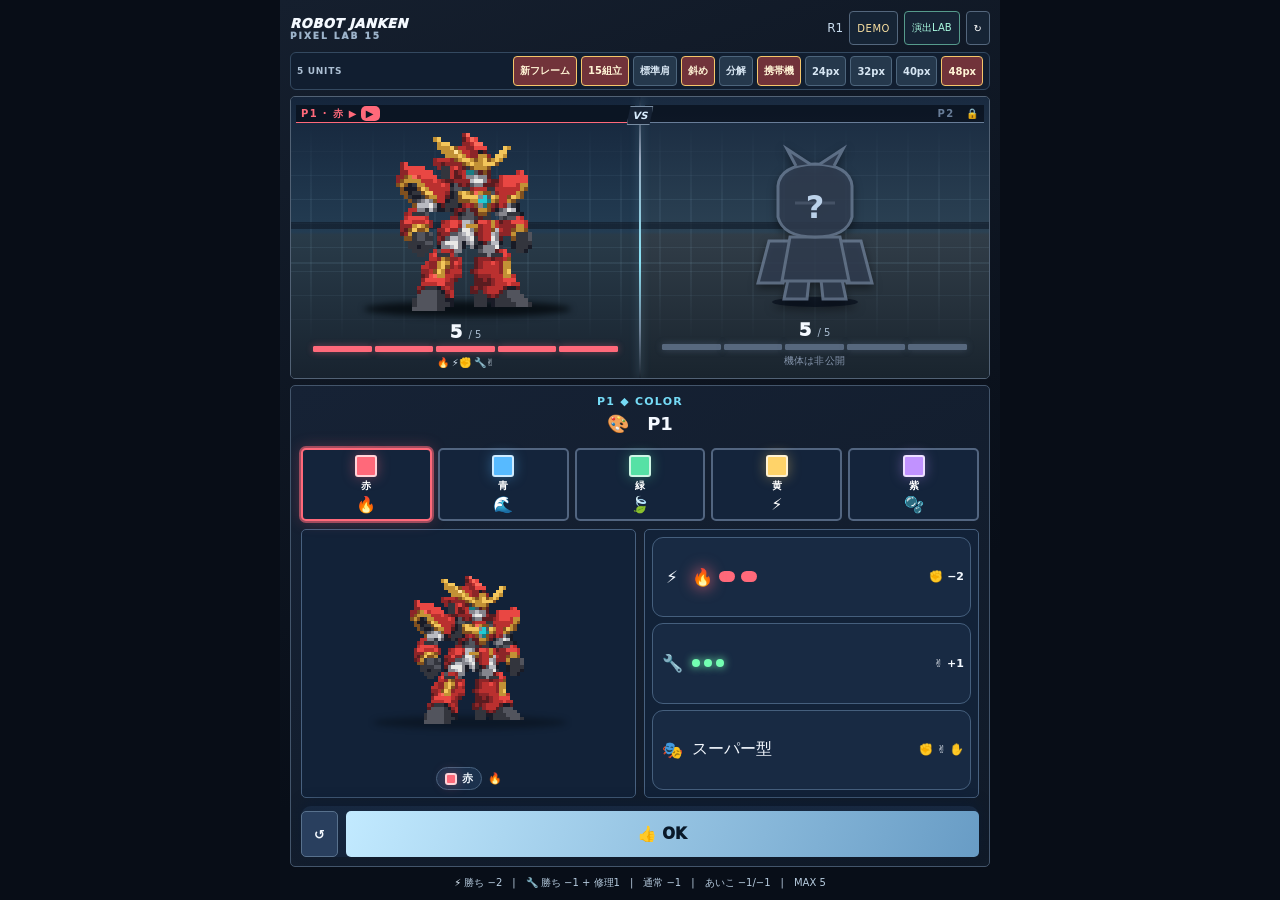
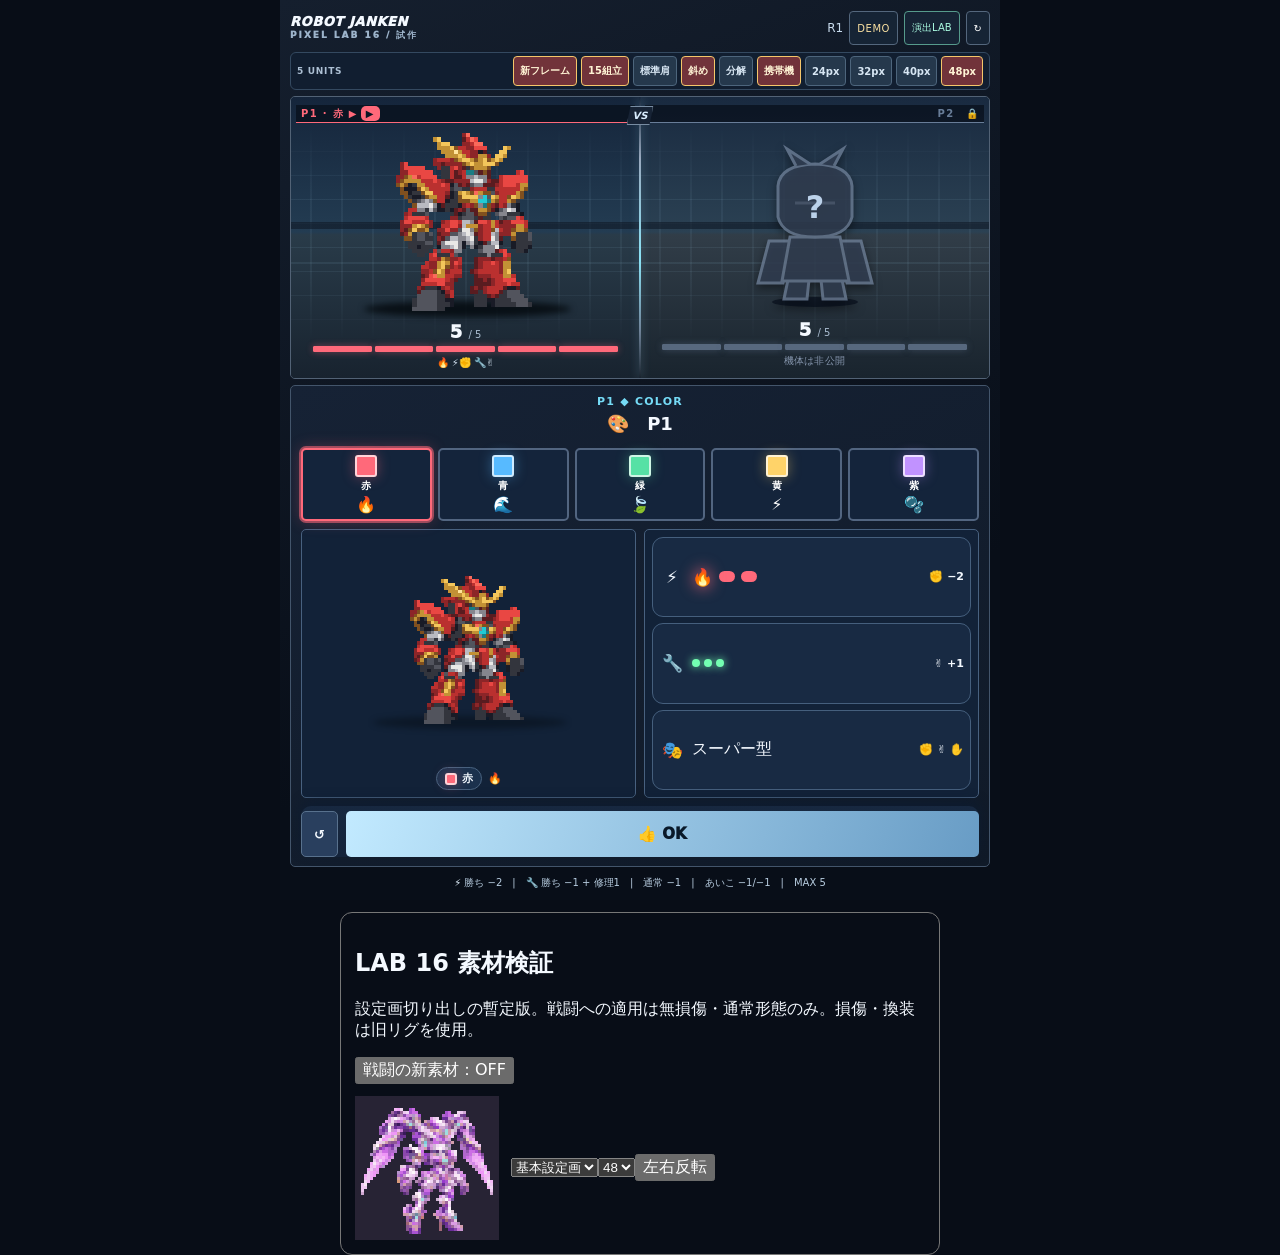
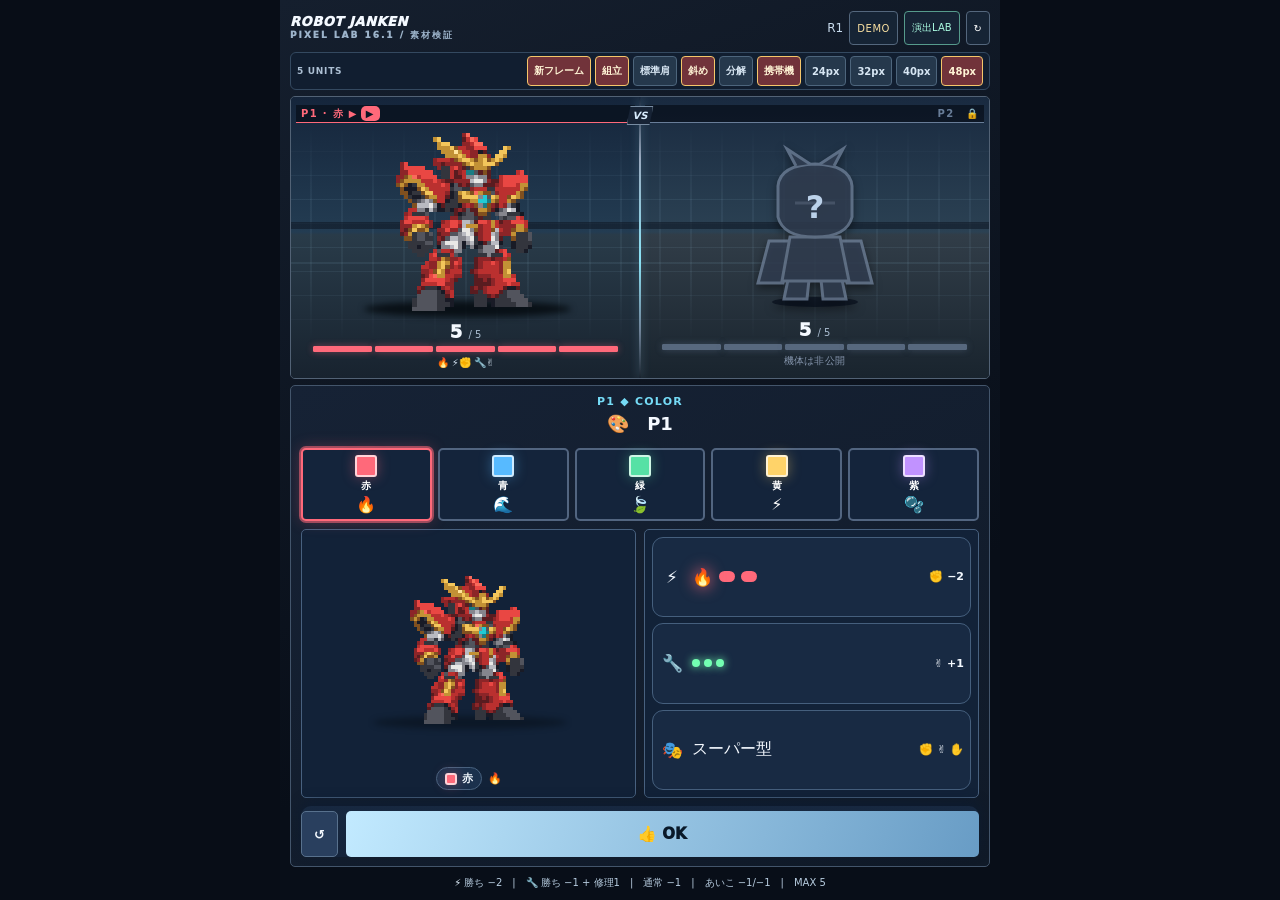
